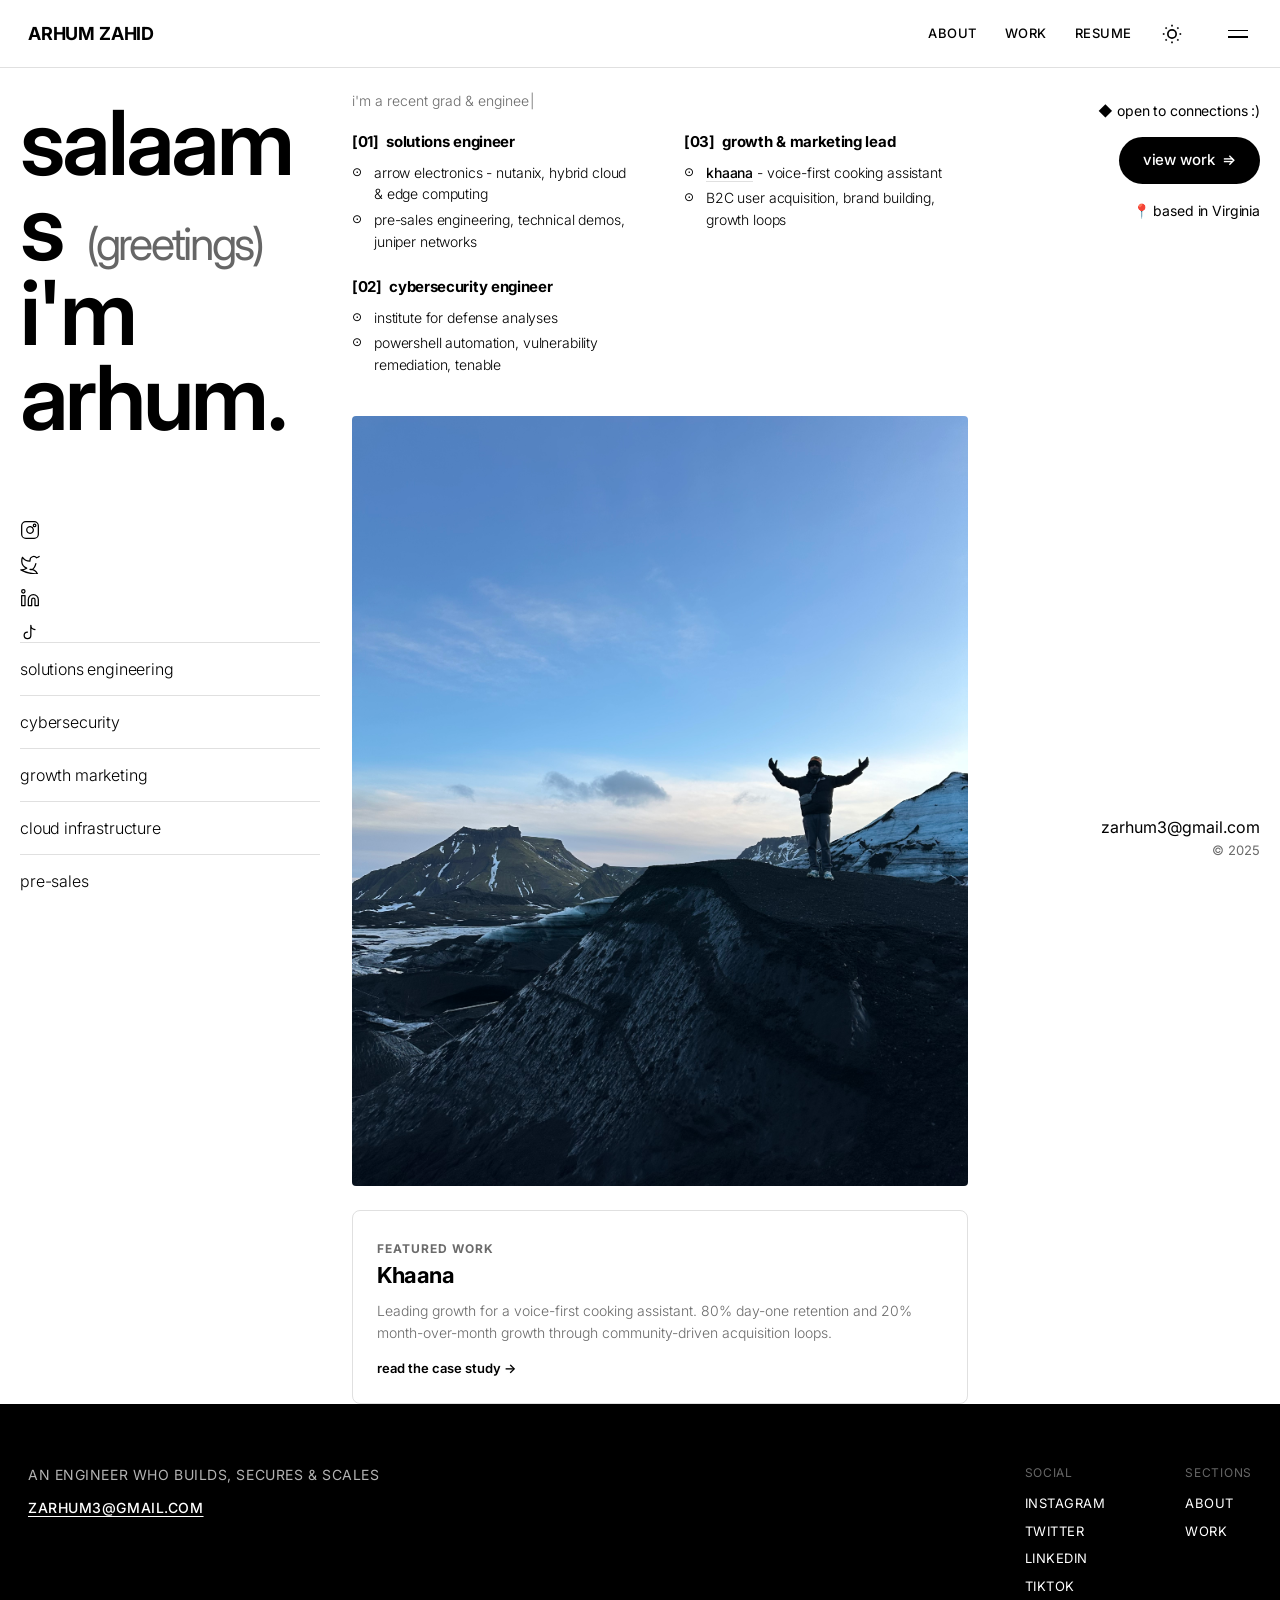
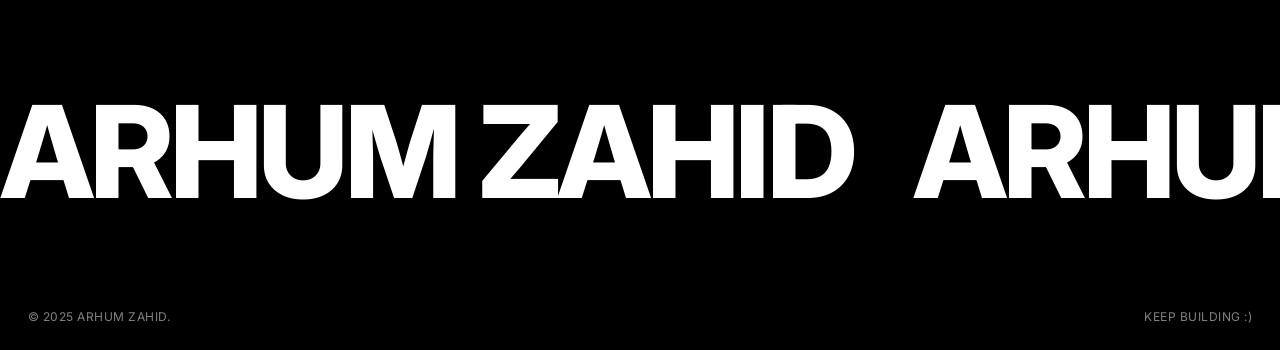
==== index.html @ 8db0a791 "fix: remove redundant footer text and smooth scroll performance - Removed 'CURRENTLY IN: VIRGINIA' f" ====
<!DOCTYPE html>
<html lang="en">
<head>
    <meta charset="UTF-8">
    <meta name="viewport" content="width=device-width, initial-scale=1.0">
    <title>Arhum Zahid</title>
    <meta name="description" content="Solutions engineer. Building, securing & scaling infrastructure. IT, cybersecurity, growth.">
    <meta property="og:title" content="Arhum Zahid">
    <meta property="og:description" content="Solutions engineer. Building, securing & scaling infrastructure. IT, cybersecurity, growth.">
    <meta property="og:image" content="logo.png">
    <meta property="og:type" content="website">
    <meta name="twitter:card" content="summary_large_image">
    <meta name="twitter:title" content="Arhum Zahid">
    <meta name="twitter:description" content="Solutions engineer. Building, securing & scaling infrastructure. IT, cybersecurity, growth.">
    <meta name="twitter:image" content="logo.png">
    <link rel="icon" type="image/png" href="logo.png">
    <link rel="preconnect" href="https://fonts.googleapis.com">
    <link rel="preconnect" href="https://fonts.gstatic.com" crossorigin>
    <link href="https://fonts.googleapis.com/css2?family=Inter:wght@300;400;500;600;700;800;900&display=swap" rel="stylesheet">
    <link rel="stylesheet" href="styles.css">
</head>
<body>

    <a href="#main" class="skip-link">skip to content</a>

    <!-- NAV -->
    <nav>
        <span class="nav-name">ARHUM ZAHID</span>
        <div class="nav-links">
            <a href="about.html">ABOUT</a>
            <a href="work.html">WORK</a>
            <a href="resume.pdf" target="_blank" rel="noopener">RESUME</a>
            <button class="theme-toggle" id="themeToggle" aria-label="Toggle dark mode">
                <svg class="sun-icon" viewBox="0 0 24 24" fill="none" stroke="currentColor" stroke-width="2">
                    <circle cx="12" cy="12" r="5"/><line x1="12" y1="1" x2="12" y2="3"/><line x1="12" y1="21" x2="12" y2="23"/><line x1="4.22" y1="4.22" x2="5.64" y2="5.64"/><line x1="18.36" y1="18.36" x2="19.78" y2="19.78"/><line x1="1" y1="12" x2="3" y2="12"/><line x1="21" y1="12" x2="23" y2="12"/><line x1="4.22" y1="19.78" x2="5.64" y2="18.36"/><line x1="18.36" y1="5.64" x2="19.78" y2="4.22"/>
                </svg>
                <svg class="moon-icon" viewBox="0 0 24 24" fill="currentColor">
                    <path d="M21 12.79A9 9 0 1 1 11.21 3 7 7 0 0 0 21 12.79z"/>
                </svg>
            </button>
            <button class="hamburger" aria-label="Menu">
                <span></span>
                <span></span>
            </button>
        </div>
    </nav>

    <!-- MAIN — 3 column layout -->
    <main id="main">
        <!-- LEFT COLUMN -->
        <div class="left-col">
            <div>
                <div class="intro">
                    <h1 class="greeting">salaams <span class="meaning">(greetings)</span></h1>
                    <h1>i'm arhum.</h1>
                </div>

                <!-- Socials -->
                <div class="socials">
                    <a href="https://www.instagram.com/atoz.mp4/" target="_blank" rel="noopener" aria-label="Instagram">
                        <svg width="20" height="20" viewBox="0 0 24 24" fill="none" stroke="currentColor" stroke-width="1.5" stroke-linecap="round" stroke-linejoin="round"><rect x="2" y="2" width="20" height="20" rx="5" ry="5"/><path d="M16 11.37A4 4 0 1 1 12.63 8 4 4 0 0 1 16 11.37z"/><circle cx="17.5" cy="6.5" r="1.5"/></svg>
                    </a>
                    <a href="https://x.com/arhum_zahid" target="_blank" rel="noopener" aria-label="Twitter">
                        <svg width="20" height="20" viewBox="0 0 24 24" fill="none" stroke="currentColor" stroke-width="1.5" stroke-linecap="round" stroke-linejoin="round"><path d="M23 3a10.9 10.9 0 0 1-3.14 1.53 4.48 4.48 0 0 0-7.86 3v1A10.66 10.66 0 0 1 3 4s-4 9 5 13a11.64 11.64 0 0 1-7 2s9 5 20 5a9.5 9.5 0 0 0-9-5.5c4.75 2.25 7-7 7-7"/></svg>
                    </a>
                    <a href="https://www.linkedin.com/in/arhum-zahid/" target="_blank" rel="noopener" aria-label="LinkedIn">
                        <svg width="20" height="20" viewBox="0 0 24 24" fill="none" stroke="currentColor" stroke-width="1.5" stroke-linecap="round" stroke-linejoin="round"><path d="M16 8a6 6 0 0 1 6 6v7h-4v-7a2 2 0 0 0-2-2 2 2 0 0 0-2 2v7h-4v-7a6 6 0 0 1 6-6z"/><rect x="2" y="9" width="4" height="12"/><circle cx="4" cy="4" r="2"/></svg>
                    </a>
                    <a href="https://www.tiktok.com/@atoz.mp4" target="_blank" rel="noopener" aria-label="TikTok">
                        <svg width="20" height="20" viewBox="0 0 24 24" fill="none" stroke="currentColor" stroke-width="1.5" stroke-linecap="round" stroke-linejoin="round"><path d="M9 12a4 4 0 1 0 4 4V4a5 5 0 0 0 5 5"/></svg>
                    </a>
                </div>
            </div>

            <!-- Skills — bottom of left column -->
            <div class="skills-list">
                <span>solutions engineering</span>
                <span>cybersecurity</span>
                <span>growth marketing</span>
                <span>cloud infrastructure</span>
                <span>pre-sales</span>
            </div>
        </div>

        <!-- CENTER COLUMN -->
        <div class="center-col">
            <p class="tagline"><span id="typewriter"></span><span class="cursor">|</span></p>

            <div class="sections-grid">
                <div class="section-block">
                    <h3>[01] &nbsp;solutions engineer</h3>
                    <ul>
                        <li>arrow electronics - nutanix, hybrid cloud & edge computing</li>
                        <li>pre-sales engineering, technical demos, juniper networks</li>
                    </ul>
                </div>

                <div class="section-block">
                    <h3>[03] &nbsp;growth & marketing lead</h3>
                    <ul>
                        <li><a href="https://www.khaanaai.com" target="_blank" rel="noopener">khaana</a> - voice-first cooking assistant</li>
                        <li>B2C user acquisition, brand building, growth loops</li>
                    </ul>
                </div>

                <div class="section-block">
                    <h3>[02] &nbsp;cybersecurity engineer</h3>
                    <ul>
                        <li>institute for defense analyses</li>
                        <li>powershell automation, vulnerability remediation, tenable</li>
                    </ul>
                </div>

            </div>

            <!-- Photo -->
            <div class="photo-area">
                <img src="profile.jpg" alt="Arhum Zahid" class="profile-photo">
            </div>

            <!-- Featured project spotlight -->
            <a href="projects/khaana.html" class="spotlight">
                <span class="spotlight-label">featured work</span>
                <h3>Khaana</h3>
                <p>Leading growth for a voice-first cooking assistant. 80% day-one retention and 20% month-over-month growth through community-driven acquisition loops.</p>
                <span class="spotlight-cta">read the case study &#8594;</span>
            </a>
        </div>

        <!-- RIGHT COLUMN -->
        <div class="right-col">
            <div class="right-top">
                <span class="status-badge">&#9670; open to connections :)</span>
                <a href="work.html" class="view-work">view work &nbsp;&#8658;</a>
                <span class="location"><span aria-hidden="true">📍</span> based in Virginia</span>
            </div>
            <div class="right-bottom">
                <button class="copy-email" data-email="zarhum3@gmail.com" aria-label="Copy email address">zarhum3@gmail.com<span class="copy-feedback" aria-hidden="true">copied!</span></button>
                <span>&copy; 2025</span>
            </div>
        </div>
    </main>

    <!-- DARK FOOTER -->
    <footer class="dark-footer">
        <div class="footer-top">
            <div class="footer-left">
                <p class="footer-tagline">AN ENGINEER WHO BUILDS, SECURES & SCALES</p>
                <a href="mailto:zarhum3@gmail.com" class="footer-email">ZARHUM3@GMAIL.COM</a>
            </div>
            <div class="footer-right">
                <div class="footer-col">
                    <span class="footer-col-title">SOCIAL</span>
                    <a href="https://www.instagram.com/atoz.mp4/" target="_blank" rel="noopener">INSTAGRAM</a>
                    <a href="https://x.com/arhum_zahid" target="_blank" rel="noopener">TWITTER</a>
                    <a href="https://www.linkedin.com/in/arhum-zahid/" target="_blank" rel="noopener">LINKEDIN</a>
                    <a href="https://www.tiktok.com/@atoz.mp4" target="_blank" rel="noopener">TIKTOK</a>
                </div>
                <div class="footer-col">
                    <span class="footer-col-title">SECTIONS</span>
                    <a href="about.html">ABOUT</a>
                    <a href="work.html">WORK</a>
                </div>
            </div>
        </div>

        <!-- Scrolling marquee -->
        <div class="marquee">
            <div class="marquee-track">
                <span>ARHUM ZAHID</span>
                <span>ARHUM ZAHID</span>
                <span>ARHUM ZAHID</span>
                <span>ARHUM ZAHID</span>
                <span>ARHUM ZAHID</span>
                <span>ARHUM ZAHID</span>
                <span>ARHUM ZAHID</span>
                <span>ARHUM ZAHID</span>
            </div>
        </div>

        <div class="footer-bottom">
            <span>&copy; 2025 ARHUM ZAHID.</span>
            <span>KEEP BUILDING :)</span>
        </div>
    </footer>

    <script src="theme.js"></script>
    <script src="script.js"></script>
    <script src="enhancements.js"></script>
</body>
</html>
---- styles.css ----
/* ===========================
   RESET & VARIABLES
   =========================== */
*, *::before, *::after { margin: 0; padding: 0; box-sizing: border-box; }

:root {
    --font: 'Inter', -apple-system, system-ui, sans-serif;
    --black: #000;
    --white: #fff;
    --gray: #888;
    --light-gray: #e0e0e0;
    --page-pad: 20px;

    /* Light mode colors */
    --bg-primary: #ffffff;
    --bg-secondary: #f9f9f9;
    --text-primary: #000000;
    --text-secondary: #6b6b6b;
    --border-color: #e0e0e0;
    --nav-bg: #ffffff;
}

/* Dark mode */
html.dark-mode {
    --bg-primary: #1a1a1a;
    --bg-secondary: #2a2a2a;
    --text-primary: #ffffff;
    --text-secondary: #b0b0b0;
    --border-color: #3a3a3a;
    --nav-bg: #1a1a1a;
}

html { scroll-behavior: smooth; }

body {
    font-family: var(--font);
    background: var(--bg-primary);
    color: var(--text-primary);
    line-height: 1.5;
    overflow-x: hidden;
    -webkit-font-smoothing: antialiased;
    transition: background-color 0.3s ease, color 0.3s ease;
}

a { color: inherit; text-decoration: none; }

::selection {
    background: var(--black);
    color: var(--white);
}

/* ===========================
   NAV
   =========================== */
nav {
    position: fixed;
    top: 0; left: 0; right: 0;
    display: flex;
    justify-content: space-between;
    align-items: center;
    padding: 20px 28px;
    z-index: 100;
    background: var(--nav-bg);
    border-bottom: 1px solid var(--border-color);
    transition: background-color 0.3s ease, border-color 0.3s ease;
}

.nav-name {
    font-size: 18px;
    font-weight: 700;
    letter-spacing: -0.01em;
}

.nav-links {
    display: flex;
    align-items: center;
    gap: 28px;
}

.nav-links a {
    font-size: 13px;
    font-weight: 500;
    letter-spacing: 0.04em;
    transition: opacity 0.2s;
}

.nav-links a:hover { opacity: 0.5; }

.hamburger {
    background: none;
    border: none;
    cursor: pointer;
    display: flex;
    flex-direction: column;
    gap: 5px;
    padding: 4px;
}

.hamburger span {
    display: block;
    width: 20px;
    height: 1.5px;
    background: var(--text-primary);
    transition: background-color 0.3s ease, transform 0.25s ease;
}

body.menu-open .hamburger span:nth-child(1) {
    transform: translateY(3.25px) rotate(45deg);
}

body.menu-open .hamburger span:nth-child(2) {
    transform: translateY(-3.25px) rotate(-45deg);
}

/* Mobile dropdown menu (toggled by hamburger) */
.mobile-menu {
    position: absolute;
    top: 100%;
    left: 0;
    right: 0;
    display: flex;
    flex-direction: column;
    padding: 8px 28px 20px;
    background: var(--nav-bg);
    border-bottom: 1px solid var(--border-color);
    opacity: 0;
    visibility: hidden;
    transform: translateY(-8px);
    transition: opacity 0.25s ease, transform 0.25s ease, visibility 0.25s;
}

body.menu-open .mobile-menu {
    opacity: 1;
    visibility: visible;
    transform: translateY(0);
}

.mobile-menu a {
    font-size: 15px;
    font-weight: 500;
    letter-spacing: 0.04em;
    padding: 12px 0;
    border-bottom: 1px solid var(--border-color);
}

.mobile-menu a:last-child { border-bottom: none; }

.theme-toggle {
    background: none;
    border: none;
    cursor: pointer;
    display: flex;
    align-items: center;
    justify-content: center;
    width: 24px;
    height: 24px;
    padding: 4px;
    margin-right: 12px;
}

.theme-toggle svg {
    width: 20px;
    height: 20px;
    stroke: var(--text-primary);
    color: var(--text-primary);
    transition: opacity 0.3s ease, transform 0.3s ease;
}

.sun-icon {
    position: absolute;
    opacity: 1;
    transform: rotate(0deg);
}

.moon-icon {
    position: absolute;
    opacity: 0;
    transform: rotate(-180deg);
}

html.dark-mode .sun-icon {
    opacity: 0;
    transform: rotate(180deg);
}

html.dark-mode .moon-icon {
    opacity: 1;
    transform: rotate(0deg);
}

/* ===========================
   MAIN LAYOUT — 3 columns
   =========================== */
main {
    min-height: 100vh;
    padding: 0 var(--page-pad);
    display: flex;
    gap: 32px;
}

/* LEFT COLUMN — sticky */
.left-col {
    width: 300px;
    min-width: 300px;
    height: 100vh;
    position: sticky;
    top: 0;
    display: flex;
    flex-direction: column;
    justify-content: space-between;
    padding: 100px 0 40px;
}

.intro {
    margin-bottom: 80px;
}

.intro h1 {
    font-size: clamp(60px, 7vw, 90px);
    font-weight: 600;
    line-height: 0.95;
    letter-spacing: -0.03em;
    word-break: break-word;
}

.greeting {
    display: inline-block;
}

.greeting .meaning {
    font-size: 0.5em;
    font-weight: 400;
    opacity: 0.6;
    margin-left: 0.15em;
}

/* Socials — vertical icons below intro */
.socials {
    display: flex;
    flex-direction: column;
    gap: 14px;
    margin-top: 60px;
}

.socials a {
    color: var(--text-primary);
    transition: opacity 0.2s;
    display: flex;
    align-items: center;
    width: fit-content;
}

.socials a:hover { opacity: 0.5; }

.socials svg {
    stroke: currentColor;
}

/* Filter section — on work page */
.filter-section {
    margin-top: 60px;
}

.filter-title {
    font-size: 13px;
    font-weight: 600;
    letter-spacing: 0.04em;
    text-transform: uppercase;
    color: var(--text-primary);
    margin-bottom: 16px;
}

.filter-list {
    display: flex;
    flex-direction: column;
    gap: 8px;
}

.filter-btn {
    background: none;
    border: none;
    padding: 8px 0;
    text-align: left;
    font-size: 14px;
    font-weight: 300;
    color: var(--text-secondary);
    cursor: pointer;
    transition: color 0.2s;
    font-family: var(--font);
    letter-spacing: -0.01em;
}

.filter-btn:hover {
    color: var(--text-primary);
}

.filter-btn.active {
    color: var(--text-primary);
    font-weight: 500;
}

/* Skills — bottom of left column */
.skills-list {
    display: flex;
    flex-direction: column;
    gap: 0;
}

.skills-list span {
    font-size: 16px;
    font-weight: 300;
    color: var(--text-primary);
    padding: 14px 0;
    border-top: 1px solid var(--light-gray);
    letter-spacing: -0.01em;
}

/* CENTER COLUMN */
.center-col {
    flex: 1;
    display: flex;
    flex-direction: column;
    padding-top: 80px;
}

.section-title {
    font-size: 32px;
    font-weight: 700;
    letter-spacing: -0.03em;
    margin-bottom: 40px;
}

.story-section {
    margin-bottom: 48px;
}

.story-text {
    font-size: 15px;
    font-weight: 300;
    color: var(--text-primary);
    line-height: 1.65;
    margin-bottom: 16px;
    letter-spacing: -0.01em;
}

.milestone-heading {
    font-size: 18px;
    font-weight: 600;
    letter-spacing: -0.02em;
    margin-bottom: 16px;
    margin-top: 32px;
}

.timeline {
    display: flex;
    flex-direction: column;
    gap: 24px;
}

.timeline-entry {
    display: flex;
    gap: 32px;
    padding-bottom: 24px;
    border-bottom: 1px solid var(--light-gray);
}

.timeline-entry:last-child {
    border-bottom: none;
}

.timeline-date {
    font-size: 13px;
    font-weight: 500;
    color: var(--text-secondary);
    min-width: 140px;
    letter-spacing: -0.01em;
}

.timeline-event {
    font-size: 15px;
    font-weight: 300;
    color: var(--text-primary);
    line-height: 1.55;
    letter-spacing: -0.01em;
}

/* Clickable timeline entries */
a.timeline-entry {
    cursor: pointer;
    transition: opacity 0.2s ease, color 0.2s ease;
}

a.timeline-entry:hover {
    opacity: 0.7;
}

a.timeline-entry:hover .timeline-event {
    text-decoration: underline;
    font-weight: 400;
}

.timeline-section {
    margin-top: 60px;
}

.timeline-markers {
    margin-top: 40px;
    display: flex;
    flex-direction: column;
    gap: 16px;
}

.timeline-item {
    display: flex;
    gap: 12px;
    align-items: flex-start;
}

.timeline-year {
    font-size: 13px;
    font-weight: 600;
    color: var(--text-secondary);
    min-width: 50px;
}

.timeline-label {
    font-size: 13px;
    font-weight: 400;
    color: var(--text-primary);
    letter-spacing: -0.01em;
}

.tagline {
    font-size: 14px;
    font-weight: 300;
    color: var(--text-secondary);
    margin-bottom: 20px;
    padding-top: 10px;
}

.sections-grid {
    display: grid;
    grid-template-columns: 1fr 1fr;
    gap: 24px 48px;
}

.section-block h3 {
    font-size: 15px;
    font-weight: 700;
    margin-bottom: 8px;
    letter-spacing: -0.02em;
}

.section-block ul {
    list-style: none;
    display: flex;
    flex-direction: column;
    gap: 4px;
}

.section-block li {
    font-size: 14px;
    font-weight: 300;
    color: var(--text-primary);
    line-height: 1.55;
    padding-left: 22px;
    position: relative;
    letter-spacing: -0.01em;
}

.section-block li::before {
    content: '\2299';
    position: absolute;
    left: 0;
    font-size: 12px;
    top: 1px;
}

.section-block li a {
    font-weight: 500;
    color: var(--text-primary);
    border-bottom: 1px solid var(--light-gray);
    transition: border-color 0.2s;
}

.section-block li a:hover {
    border-color: var(--text-primary);
}

/* Photo — in center column */
.photo-area {
    margin-top: 40px;
}

.photo-placeholder {
    width: 100%;
    aspect-ratio: 4 / 5;
    background: #f5f5f5;
    display: flex;
    align-items: center;
    justify-content: center;
    font-size: 14px;
    color: var(--text-secondary);
    font-weight: 400;
}

.profile-photo {
    width: 100%;
    height: auto;
    aspect-ratio: 4 / 5;
    object-fit: cover;
    display: block;
    border-radius: 4px;
}

/* RIGHT COLUMN — sticky */
.right-col {
    width: 260px;
    min-width: 180px;
    height: 100vh;
    position: sticky;
    top: 0;
    display: flex;
    flex-direction: column;
    align-items: flex-end;
    justify-content: space-between;
    padding: 100px 0 40px;
}

.right-top {
    display: flex;
    flex-direction: column;
    align-items: flex-end;
    gap: 16px;
}

.status-badge {
    font-size: 14px;
    font-weight: 400;
    letter-spacing: -0.01em;
}

.view-work {
    display: inline-block;
    padding: 12px 24px;
    background: var(--black);
    color: var(--white);
    font-size: 15px;
    font-weight: 500;
    border-radius: 999px;
    transition: opacity 0.2s, transform 0.2s;
    letter-spacing: -0.01em;
}

.view-work:hover {
    opacity: 0.85;
    transform: scale(1.03);
}

.location {
    font-size: 14px;
    color: var(--text-primary);
    font-weight: 400;
    letter-spacing: -0.01em;
}

.right-bottom {
    display: flex;
    flex-direction: column;
    align-items: flex-end;
    gap: 4px;
}

.right-bottom a {
    font-size: 13px;
    font-weight: 400;
    color: var(--text-primary);
    transition: opacity 0.2s;
}

.right-bottom a:hover { opacity: 0.5; }

.right-bottom span {
    font-size: 13px;
    color: var(--text-secondary);
}

/* ===========================
   WORK SECTION — full width below
   =========================== */
.work-section {
    padding: 100px var(--page-pad);
    border-top: 1px solid var(--light-gray);
}

.work-heading {
    font-size: clamp(40px, 5vw, 60px);
    font-weight: 800;
    letter-spacing: -0.04em;
    margin-bottom: 60px;
}

.work-grid {
    display: grid;
    grid-template-columns: repeat(2, 1fr);
    gap: 20px;
}

.work-card {
    padding: 32px;
    border: 1px solid var(--border-color);
    transition: all 0.3s ease;
    display: flex;
    flex-direction: column;
    gap: 10px;
    background: var(--bg-primary);
}

.work-card:hover {
    border-color: var(--text-primary);
    transform: translateY(-3px);
    box-shadow: 0 12px 32px rgba(0,0,0,0.1);
}

.card-header {
    display: flex;
    align-items: center;
    justify-content: space-between;
    margin-bottom: 8px;
}

.project-logo {
    width: 40px;
    height: 40px;
    display: flex;
    align-items: center;
    justify-content: center;
    background: var(--bg-secondary);
    border-radius: 6px;
}

.project-logo svg {
    width: 28px;
    height: 28px;
}

.work-num {
    font-size: 12px;
    font-weight: 600;
    color: var(--text-secondary);
}

.work-card h3 {
    font-size: 18px;
    font-weight: 700;
    letter-spacing: -0.02em;
}

.work-card p {
    font-size: 14px;
    font-weight: 300;
    color: var(--text-secondary);
    line-height: 1.6;
}

.work-tag {
    font-size: 11px;
    font-weight: 500;
    letter-spacing: 0.05em;
    text-transform: uppercase;
    color: var(--text-secondary);
    margin-top: auto;
    padding-top: 10px;
}

/* ===========================
   CERTIFICATIONS
   =========================== */
.certifications-section {
    margin-top: 80px;
    padding-top: 60px;
    border-top: 1px solid var(--light-gray);
}

.certifications-grid {
    display: grid;
    grid-template-columns: repeat(auto-fit, minmax(140px, 1fr));
    gap: 24px;
    margin-top: 40px;
}

.cert-badge {
    display: flex;
    flex-direction: column;
    align-items: center;
    gap: 16px;
    padding: 24px;
    border: 1px solid var(--border-color);
    border-radius: 8px;
    text-align: center;
    transition: all 0.3s ease;
    text-decoration: none;
    color: inherit;
    background: var(--bg-primary);
}

.cert-badge:hover {
    border-color: var(--text-primary);
    transform: translateY(-4px);
    box-shadow: 0 8px 24px rgba(0,0,0,0.15);
}

.cert-icon {
    width: 80px;
    height: 80px;
    display: flex;
    align-items: center;
    justify-content: center;
    overflow: hidden;
}

.cert-icon img {
    width: 100%;
    height: 100%;
    object-fit: contain;
}

.cert-badge h4 {
    font-size: 13px;
    font-weight: 600;
    letter-spacing: -0.01em;
    line-height: 1.4;
}

.cert-code {
    font-size: 11px;
    font-weight: 500;
    letter-spacing: 0.04em;
    text-transform: uppercase;
    color: var(--text-secondary);
    margin: 0;
}

/* ===========================
   PROJECT META — on project pages
   =========================== */
.project-meta {
    margin-top: 60px;
    display: flex;
    flex-direction: column;
    gap: 24px;
}

.meta-item {
    display: flex;
    flex-direction: column;
    gap: 4px;
}

.meta-label {
    font-size: 11px;
    font-weight: 600;
    letter-spacing: 0.04em;
    text-transform: uppercase;
    color: var(--text-secondary);
}

.meta-value {
    font-size: 14px;
    font-weight: 400;
    color: var(--text-primary);
    letter-spacing: -0.01em;
}

/* ===========================
   PROJECT CONTENT
   =========================== */
.project-content {
    padding-top: 60px;
}

.project-section {
    margin-bottom: 60px;
}

.subsection {
    margin-top: 32px;
    padding-left: 20px;
    border-left: 2px solid var(--light-gray);
}

.subsection-title {
    font-size: 15px;
    font-weight: 600;
    letter-spacing: -0.02em;
    margin-bottom: 12px;
}

/* Project CTAs */
.project-cta {
    display: flex;
    flex-direction: column;
    gap: 16px;
    margin-top: 60px;
    padding-top: 40px;
    border-top: 1px solid var(--light-gray);
}

.cta-primary,
.cta-secondary {
    display: inline-block;
    padding: 12px 24px;
    font-size: 14px;
    font-weight: 500;
    letter-spacing: -0.01em;
    transition: opacity 0.2s, transform 0.2s;
    width: fit-content;
}

.cta-primary {
    background: var(--black);
    color: var(--white);
    border-radius: 999px;
}

.cta-primary:hover {
    opacity: 0.85;
    transform: scale(1.03);
}

.cta-secondary {
    color: var(--text-primary);
    border-bottom: 1px solid var(--light-gray);
}

.cta-secondary:hover {
    border-color: var(--text-primary);
}

/* ===========================
   TYPEWRITER
   =========================== */
.cursor {
    display: inline-block;
    animation: blink 0.8s step-end infinite;
    font-weight: 300;
    color: var(--text-secondary);
    margin-left: 1px;
}

@keyframes blink {
    50% { opacity: 0; }
}

/* ===========================
   DARK FOOTER
   =========================== */
.dark-footer {
    background: var(--black);
    color: var(--white);
    padding: 60px 28px 24px;
}

.footer-top {
    display: flex;
    justify-content: space-between;
    align-items: flex-start;
    margin-bottom: 60px;
}

.footer-left {
    display: flex;
    flex-direction: column;
    gap: 12px;
}

.footer-tagline {
    font-size: 14px;
    font-weight: 400;
    letter-spacing: 0.04em;
    color: rgba(255,255,255,0.7);
}

.footer-email {
    font-size: 14px;
    font-weight: 500;
    letter-spacing: 0.04em;
    color: var(--white);
    text-decoration: underline;
    text-underline-offset: 3px;
    transition: opacity 0.2s;
}

.footer-email:hover { opacity: 0.6; }

.footer-right {
    display: flex;
    gap: 80px;
}

.footer-col {
    display: flex;
    flex-direction: column;
    gap: 8px;
}

.footer-col-title {
    font-size: 12px;
    font-weight: 400;
    letter-spacing: 0.06em;
    color: rgba(255,255,255,0.4);
    margin-bottom: 4px;
}

.footer-col a {
    font-size: 13px;
    font-weight: 400;
    letter-spacing: 0.04em;
    color: var(--white);
    transition: opacity 0.2s;
}

.footer-col a:hover { opacity: 0.5; }

/* Marquee */
.marquee {
    overflow: hidden;
    white-space: nowrap;
    margin: 40px -28px;
}

.marquee-track {
    display: inline-flex;
    animation: scroll-left 20s linear infinite;
}

.marquee-track span {
    font-size: clamp(80px, 10vw, 140px);
    font-weight: 800;
    letter-spacing: -0.03em;
    color: var(--white);
    padding-right: 60px;
    flex-shrink: 0;
}

@keyframes scroll-left {
    0% { transform: translateX(0); }
    100% { transform: translateX(-50%); }
}

.footer-bottom {
    display: flex;
    justify-content: space-between;
    align-items: center;
    padding-top: 20px;
    font-size: 12px;
    font-weight: 400;
    letter-spacing: 0.04em;
    color: rgba(255,255,255,0.5);
}

/* ===========================
   SCROLL ANIMATIONS
   =========================== */

/* Default states — hidden until scroll triggers */
.section-block,
.work-card,
.project-section,
.story-section,
.meta-item,
.timeline-entry {
    opacity: 0;
    transform: translateY(24px);
    transition: opacity 0.7s cubic-bezier(0.4, 0, 0.2, 1),
                transform 0.7s cubic-bezier(0.4, 0, 0.2, 1);
}

/* Visible state — triggered by scroll */
.section-block.visible,
.work-card.visible,
.project-section.visible,
.story-section.visible,
.meta-item.visible,
.timeline-entry.visible {
    opacity: 1;
    transform: translateY(0);
}

/* Staggered animations for section blocks */
.section-block:nth-child(1) { transition-delay: 0s; }
.section-block:nth-child(2) { transition-delay: 0.12s; }
.section-block:nth-child(3) { transition-delay: 0.24s; }
.section-block:nth-child(4) { transition-delay: 0.36s; }

/* Staggered animations for work cards */
.work-card:nth-child(1) { transition-delay: 0s; }
.work-card:nth-child(2) { transition-delay: 0.1s; }
.work-card:nth-child(3) { transition-delay: 0.2s; }
.work-card:nth-child(4) { transition-delay: 0.3s; }

/* Staggered animations for story sections */
.story-section:nth-child(1) { transition-delay: 0s; }
.story-section:nth-child(2) { transition-delay: 0.1s; }
.story-section:nth-child(3) { transition-delay: 0.2s; }
.story-section:nth-child(4) { transition-delay: 0.3s; }
.story-section:nth-child(5) { transition-delay: 0.4s; }

/* Staggered animations for project meta items */
.meta-item:nth-child(1) { transition-delay: 0s; }
.meta-item:nth-child(2) { transition-delay: 0.08s; }
.meta-item:nth-child(3) { transition-delay: 0.16s; }
.meta-item:nth-child(4) { transition-delay: 0.24s; }

/* Staggered animations for timeline entries */
.timeline-entry:nth-child(1) { transition-delay: 0s; }
.timeline-entry:nth-child(2) { transition-delay: 0.1s; }
.timeline-entry:nth-child(3) { transition-delay: 0.2s; }
.timeline-entry:nth-child(4) { transition-delay: 0.3s; }
.timeline-entry:nth-child(5) { transition-delay: 0.4s; }

/* Heading animations */
h1, h2, h3 {
    opacity: 0;
    transform: translateY(20px);
    transition: opacity 0.6s ease, transform 0.6s ease;
}

h1.visible, h2.visible, h3.visible {
    opacity: 1;
    transform: translateY(0);
}

/* Scroll progress indicator */
.scroll-indicator {
    position: fixed;
    top: 0;
    left: 0;
    height: 2px;
    background: var(--black);
    transition: width 0.1s ease;
    z-index: 101;
}

/* ===========================
   RESPONSIVE
   =========================== */
@media (max-width: 1024px) {
    main {
        flex-direction: column;
        gap: 40px;
    }

    .left-col {
        width: 100%;
        min-width: unset;
        height: auto;
        position: static;
        padding: 100px 0 0;
    }

    .center-col {
        padding-top: 0;
    }

    .right-col {
        width: 100%;
        min-width: unset;
        height: auto;
        position: static;
        flex-direction: row;
        flex-wrap: wrap;
        align-items: center;
        justify-content: flex-start;
        gap: 16px;
        padding: 0 0 40px;
    }

    .right-top {
        flex-direction: row;
        align-items: center;
        gap: 16px;
    }

    .right-bottom {
        flex-direction: row;
        gap: 16px;
    }

    .socials {
        flex-direction: row;
        gap: 16px;
    }

    .sections-grid { grid-template-columns: 1fr; }
}

@media (max-width: 640px) {
    :root { --page-pad: 16px; }
    nav { padding: 16px var(--page-pad); }
    .nav-links a:not(:last-of-type) { display: none; }
    .intro h1 { font-size: 52px; }
    .work-grid { grid-template-columns: 1fr; }
    .work-card { padding: 24px; }
    .skills-list span { font-size: 14px; }
    .marquee { margin: 40px -16px; overflow-x: hidden; }
    .dark-footer { padding: 40px 16px 20px; }
    .footer-top { flex-direction: column; gap: 40px; }
    .footer-right { gap: 40px; }
}

/* ===========================
   ACCESSIBILITY
   =========================== */

/* Skip to content link */
.skip-link {
    position: absolute;
    top: -48px;
    left: 16px;
    z-index: 200;
    background: var(--text-primary);
    color: var(--bg-primary);
    padding: 10px 18px;
    font-size: 14px;
    font-weight: 600;
    border-radius: 4px;
    transition: top 0.2s ease;
}

.skip-link:focus {
    top: 12px;
}

/* Visible keyboard focus */
a:focus-visible,
button:focus-visible {
    outline: 2px solid var(--text-primary);
    outline-offset: 3px;
    border-radius: 2px;
}

/* Reduced motion support */
@media (prefers-reduced-motion: reduce) {
    *, *::before, *::after {
        animation-duration: 0.01ms !important;
        animation-iteration-count: 1 !important;
        transition-duration: 0.01ms !important;
        scroll-behavior: auto !important;
    }
    .marquee-track { animation: none !important; }
}

/* ===========================
   SCROLL PROGRESS BAR
   =========================== */
.scroll-progress {
    position: fixed;
    top: 0;
    left: 0;
    height: 3px;
    width: 0%;
    background: var(--text-primary);
    z-index: 150;
    transition: width 0.1s linear;
}

/* ===========================
   TIMELINE HOVER TEASERS
   =========================== */
a.timeline-entry {
    position: relative;
}

a.timeline-entry::after {
    content: attr(data-teaser);
    position: absolute;
    left: 172px;
    bottom: -6px;
    font-size: 13px;
    color: var(--text-secondary);
    opacity: 0;
    transform: translateY(-4px);
    transition: opacity 0.25s ease, transform 0.25s ease;
    pointer-events: none;
}

a.timeline-entry:hover::after {
    opacity: 1;
    transform: translateY(0);
}

a.timeline-entry .timeline-event::after {
    content: ' \2192';
    opacity: 0;
    transition: opacity 0.2s ease;
}

a.timeline-entry:hover .timeline-event::after {
    opacity: 1;
}

/* ===========================
   COPY EMAIL BUTTON
   =========================== */
.copy-email {
    background: none;
    border: none;
    font-family: inherit;
    font-size: inherit;
    font-weight: inherit;
    color: inherit;
    cursor: pointer;
    padding: 0;
    position: relative;
    letter-spacing: inherit;
}

.copy-email:hover {
    opacity: 0.7;
}

.copy-email .copy-feedback {
    position: absolute;
    top: -28px;
    left: 50%;
    transform: translateX(-50%) translateY(4px);
    background: var(--text-primary);
    color: var(--bg-primary);
    font-size: 12px;
    font-weight: 600;
    padding: 4px 10px;
    border-radius: 4px;
    opacity: 0;
    pointer-events: none;
    transition: opacity 0.2s ease, transform 0.2s ease;
    white-space: nowrap;
}

.copy-email.copied .copy-feedback {
    opacity: 1;
    transform: translateX(-50%) translateY(0);
}

/* ===========================
   WORK CARD & CERT TILT
   =========================== */
.work-card,
.cert-badge {
    transform-style: preserve-3d;
    will-change: transform;
}

/* ===========================
   PAGE TRANSITION FADE
   =========================== */
body {
    animation: pageFadeIn 0.35s ease;
}

body.page-exit {
    opacity: 0;
    transition: opacity 0.25s ease;
}

@keyframes pageFadeIn {
    from { opacity: 0; }
    to { opacity: 1; }
}

/* ===========================
   CURRENTLY WIDGET (home)
   =========================== */
.currently {
    margin-top: 48px;
    padding: 20px 24px;
    border: 1px solid var(--border-color);
    border-radius: 8px;
    background: var(--bg-secondary);
}

.currently-title {
    font-size: 12px;
    font-weight: 700;
    letter-spacing: 0.08em;
    text-transform: uppercase;
    color: var(--text-secondary);
    display: flex;
    align-items: center;
    gap: 8px;
    margin-bottom: 12px;
}

.currently-title .pulse-dot {
    width: 8px;
    height: 8px;
    border-radius: 50%;
    background: #22c55e;
    animation: pulseDot 2s ease infinite;
}

@keyframes pulseDot {
    0%, 100% { box-shadow: 0 0 0 0 rgba(34, 197, 94, 0.5); }
    50% { box-shadow: 0 0 0 6px rgba(34, 197, 94, 0); }
}

.currently-list {
    list-style: none;
    display: flex;
    flex-direction: column;
    gap: 8px;
}

.currently-list li {
    font-size: 14px;
    font-weight: 300;
    color: var(--text-primary);
    letter-spacing: -0.01em;
}

.currently-list li strong {
    font-weight: 600;
}

/* ===========================
   FEATURED PROJECT SPOTLIGHT (home)
   =========================== */
.spotlight {
    display: block;
    margin-top: 24px;
    padding: 24px;
    border: 1px solid var(--border-color);
    border-radius: 8px;
    transition: border-color 0.25s ease, transform 0.25s ease, box-shadow 0.25s ease;
}

.spotlight:hover {
    border-color: var(--text-primary);
    transform: translateY(-3px);
    box-shadow: 0 12px 32px rgba(0, 0, 0, 0.08);
}

.spotlight-label {
    font-size: 12px;
    font-weight: 700;
    letter-spacing: 0.08em;
    text-transform: uppercase;
    color: var(--text-secondary);
    margin-bottom: 8px;
}

.spotlight h3 {
    font-size: 22px;
    font-weight: 700;
    letter-spacing: -0.02em;
    margin-bottom: 8px;
}

.spotlight p {
    font-size: 14px;
    font-weight: 300;
    color: var(--text-secondary);
    line-height: 1.55;
    margin-bottom: 12px;
}

.spotlight .spotlight-cta {
    font-size: 13px;
    font-weight: 600;
}

/* ===========================
   TECH STACK CHIPS (case studies)
   =========================== */
.stack-chips {
    display: flex;
    flex-wrap: wrap;
    gap: 8px;
    margin: 24px 0 8px;
}

.stack-chips span {
    font-size: 12px;
    font-weight: 500;
    letter-spacing: 0.02em;
    padding: 6px 14px;
    border: 1px solid var(--border-color);
    border-radius: 999px;
    color: var(--text-primary);
    background: var(--bg-secondary);
}

/* ===========================
   ACHIEVEMENT LISTS (case studies)
   =========================== */
.achievement-list {
    list-style: none;
    display: flex;
    flex-direction: column;
    gap: 12px;
    margin: 8px 0 16px;
}

.achievement-list li {
    font-size: 15px;
    font-weight: 300;
    color: var(--text-primary);
    line-height: 1.55;
    letter-spacing: -0.01em;
    padding-left: 20px;
    position: relative;
}

.achievement-list li::before {
    content: '\2192';
    position: absolute;
    left: 0;
    color: var(--text-secondary);
}

/* ===========================
   VISUALS PLACEHOLDER (case studies)
   =========================== */
.project-visual {
    margin: 32px 0;
    border: 1px dashed var(--border-color);
    border-radius: 8px;
    padding: 48px 24px;
    text-align: center;
    color: var(--text-secondary);
    font-size: 14px;
    background: var(--bg-secondary);
}

/* ===========================
   404 PAGE
   =========================== */
.notfound {
    min-height: 70vh;
    display: flex;
    flex-direction: column;
    align-items: center;
    justify-content: center;
    text-align: center;
    padding: var(--page-pad);
}

.notfound h1 {
    font-size: clamp(80px, 14vw, 160px);
    font-weight: 800;
    letter-spacing: -0.04em;
    line-height: 1;
    opacity: 1 !important;
    transform: none !important;
}

.notfound p {
    font-size: 18px;
    font-weight: 300;
    color: var(--text-secondary);
    margin: 16px 0 32px;
}

.notfound a {
    font-size: 15px;
    font-weight: 600;
    border-bottom: 2px solid var(--text-primary);
    padding-bottom: 2px;
}
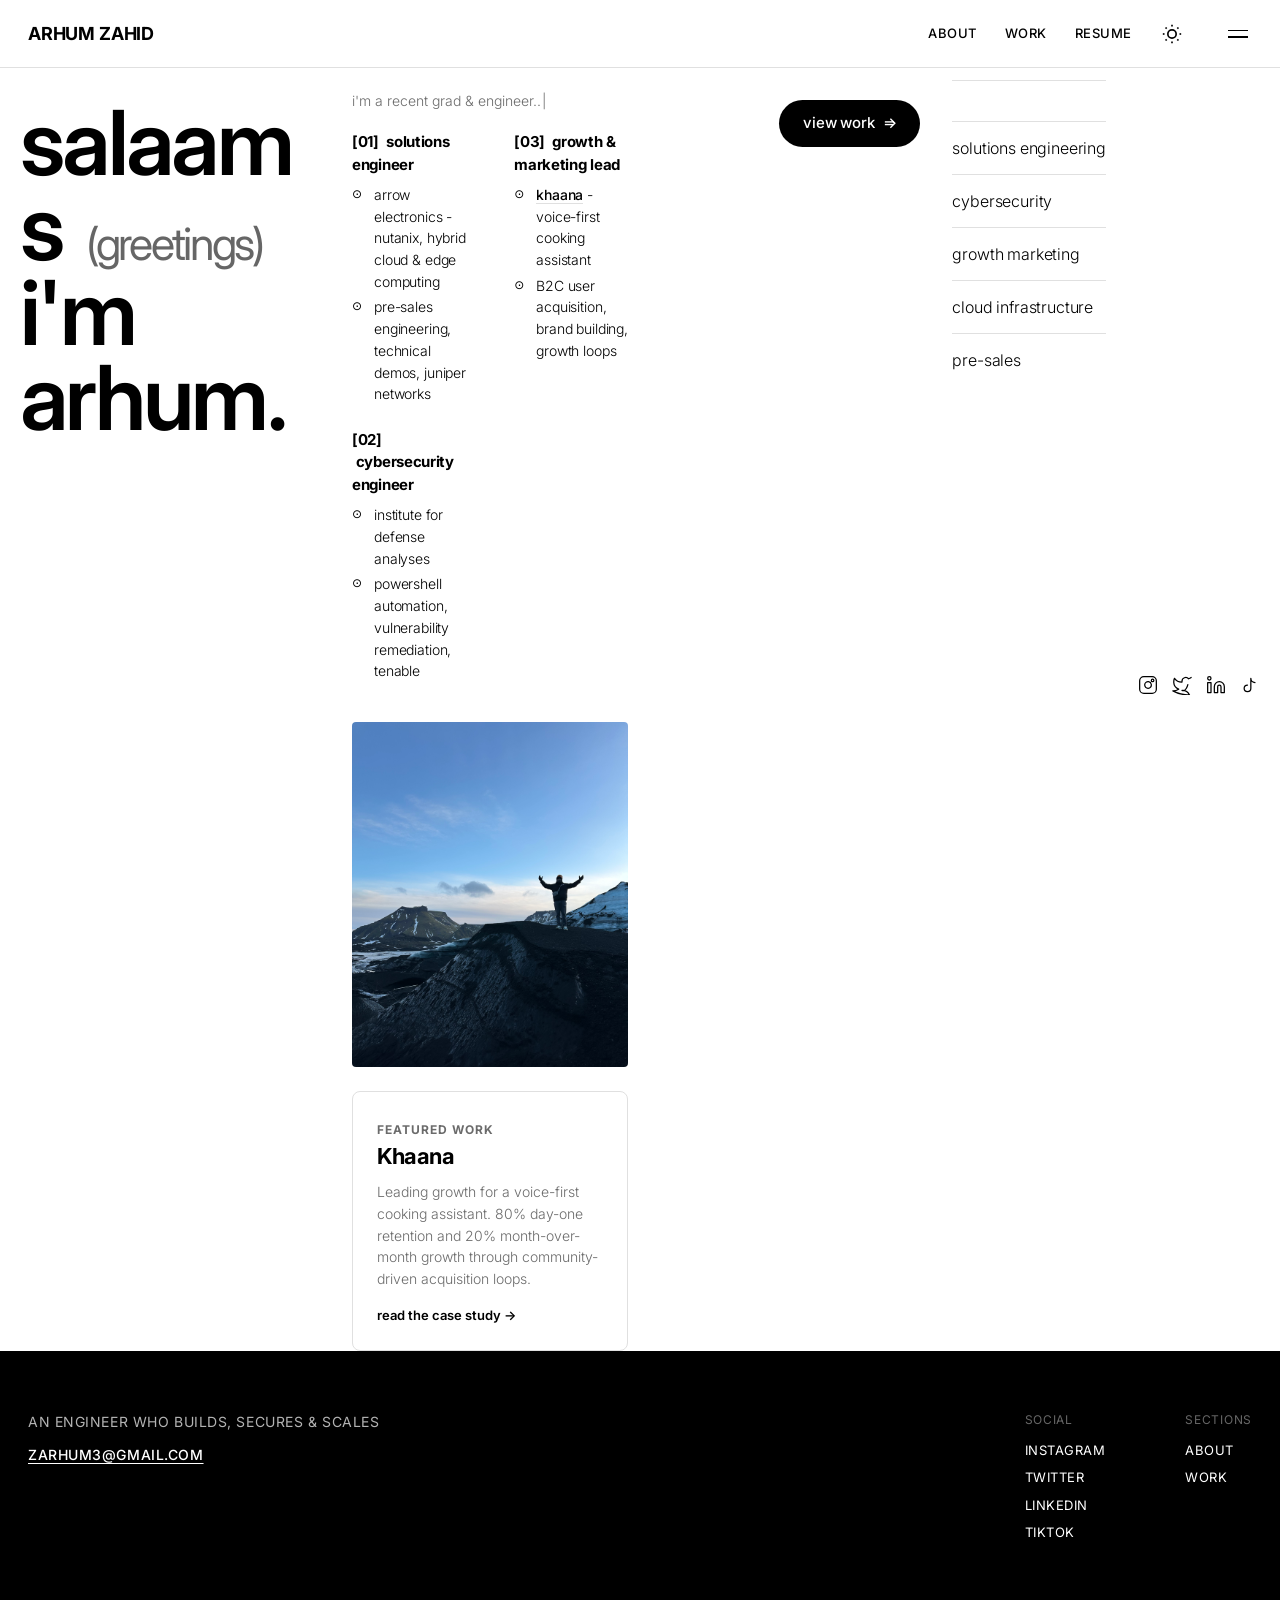
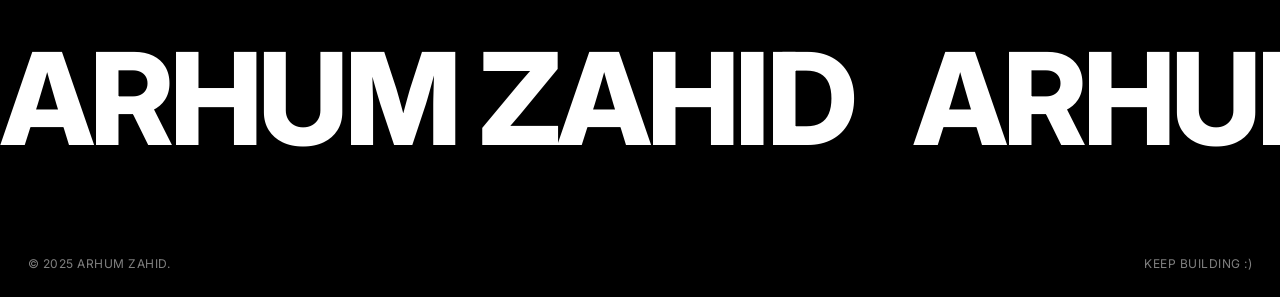
==== commit 34f7ff5f: "refactor: universal layout - move skills/socials to bottom across all pages - Moved skills lists fro" ====
--- a/index.html
+++ b/index.html
@@ -54,31 +54,6 @@
                     <h1 class="greeting">salaams <span class="meaning">(greetings)</span></h1>
                     <h1>i'm arhum.</h1>
                 </div>
-
-                <!-- Socials -->
-                <div class="socials">
-                    <a href="https://www.instagram.com/atoz.mp4/" target="_blank" rel="noopener" aria-label="Instagram">
-                        <svg width="20" height="20" viewBox="0 0 24 24" fill="none" stroke="currentColor" stroke-width="1.5" stroke-linecap="round" stroke-linejoin="round"><rect x="2" y="2" width="20" height="20" rx="5" ry="5"/><path d="M16 11.37A4 4 0 1 1 12.63 8 4 4 0 0 1 16 11.37z"/><circle cx="17.5" cy="6.5" r="1.5"/></svg>
-                    </a>
-                    <a href="https://x.com/arhum_zahid" target="_blank" rel="noopener" aria-label="Twitter">
-                        <svg width="20" height="20" viewBox="0 0 24 24" fill="none" stroke="currentColor" stroke-width="1.5" stroke-linecap="round" stroke-linejoin="round"><path d="M23 3a10.9 10.9 0 0 1-3.14 1.53 4.48 4.48 0 0 0-7.86 3v1A10.66 10.66 0 0 1 3 4s-4 9 5 13a11.64 11.64 0 0 1-7 2s9 5 20 5a9.5 9.5 0 0 0-9-5.5c4.75 2.25 7-7 7-7"/></svg>
-                    </a>
-                    <a href="https://www.linkedin.com/in/arhum-zahid/" target="_blank" rel="noopener" aria-label="LinkedIn">
-                        <svg width="20" height="20" viewBox="0 0 24 24" fill="none" stroke="currentColor" stroke-width="1.5" stroke-linecap="round" stroke-linejoin="round"><path d="M16 8a6 6 0 0 1 6 6v7h-4v-7a2 2 0 0 0-2-2 2 2 0 0 0-2 2v7h-4v-7a6 6 0 0 1 6-6z"/><rect x="2" y="9" width="4" height="12"/><circle cx="4" cy="4" r="2"/></svg>
-                    </a>
-                    <a href="https://www.tiktok.com/@atoz.mp4" target="_blank" rel="noopener" aria-label="TikTok">
-                        <svg width="20" height="20" viewBox="0 0 24 24" fill="none" stroke="currentColor" stroke-width="1.5" stroke-linecap="round" stroke-linejoin="round"><path d="M9 12a4 4 0 1 0 4 4V4a5 5 0 0 0 5 5"/></svg>
-                    </a>
-                </div>
-            </div>
-
-            <!-- Skills — bottom of left column -->
-            <div class="skills-list">
-                <span>solutions engineering</span>
-                <span>cybersecurity</span>
-                <span>growth marketing</span>
-                <span>cloud infrastructure</span>
-                <span>pre-sales</span>
             </div>
         </div>
 
@@ -130,14 +105,35 @@
         <!-- RIGHT COLUMN -->
         <div class="right-col">
             <div class="right-top">
-                <span class="status-badge">&#9670; open to connections :)</span>
                 <a href="work.html" class="view-work">view work &nbsp;&#8658;</a>
-                <span class="location"><span aria-hidden="true">📍</span> based in Virginia</span>
             </div>
             <div class="right-bottom">
-                <button class="copy-email" data-email="zarhum3@gmail.com" aria-label="Copy email address">zarhum3@gmail.com<span class="copy-feedback" aria-hidden="true">copied!</span></button>
-                <span>&copy; 2025</span>
             </div>
+        </div>
+
+        <!-- SKILLS & SOCIALS — bottom of page -->
+        <div class="skills-list-bottom">
+            <span>solutions engineering</span>
+            <span>cybersecurity</span>
+            <span>growth marketing</span>
+            <span>cloud infrastructure</span>
+            <span>pre-sales</span>
+        </div>
+
+        <!-- Socials at bottom -->
+        <div class="socials-bottom">
+            <a href="https://www.instagram.com/atoz.mp4/" target="_blank" rel="noopener" aria-label="Instagram">
+                <svg width="20" height="20" viewBox="0 0 24 24" fill="none" stroke="currentColor" stroke-width="1.5" stroke-linecap="round" stroke-linejoin="round"><rect x="2" y="2" width="20" height="20" rx="5" ry="5"/><path d="M16 11.37A4 4 0 1 1 12.63 8 4 4 0 0 1 16 11.37z"/><circle cx="17.5" cy="6.5" r="1.5"/></svg>
+            </a>
+            <a href="https://x.com/arhum_zahid" target="_blank" rel="noopener" aria-label="Twitter">
+                <svg width="20" height="20" viewBox="0 0 24 24" fill="none" stroke="currentColor" stroke-width="1.5" stroke-linecap="round" stroke-linejoin="round"><path d="M23 3a10.9 10.9 0 0 1-3.14 1.53 4.48 4.48 0 0 0-7.86 3v1A10.66 10.66 0 0 1 3 4s-4 9 5 13a11.64 11.64 0 0 1-7 2s9 5 20 5a9.5 9.5 0 0 0-9-5.5c4.75 2.25 7-7 7-7"/></svg>
+            </a>
+            <a href="https://www.linkedin.com/in/arhum-zahid/" target="_blank" rel="noopener" aria-label="LinkedIn">
+                <svg width="20" height="20" viewBox="0 0 24 24" fill="none" stroke="currentColor" stroke-width="1.5" stroke-linecap="round" stroke-linejoin="round"><path d="M16 8a6 6 0 0 1 6 6v7h-4v-7a2 2 0 0 0-2-2 2 2 0 0 0-2 2v7h-4v-7a6 6 0 0 1 6-6z"/><rect x="2" y="9" width="4" height="12"/><circle cx="4" cy="4" r="2"/></svg>
+            </a>
+            <a href="https://www.tiktok.com/@atoz.mp4" target="_blank" rel="noopener" aria-label="TikTok">
+                <svg width="20" height="20" viewBox="0 0 24 24" fill="none" stroke="currentColor" stroke-width="1.5" stroke-linecap="round" stroke-linejoin="round"><path d="M9 12a4 4 0 1 0 4 4V4a5 5 0 0 0 5 5"/></svg>
+            </a>
         </div>
     </main>
 
--- a/styles.css
+++ b/styles.css
@@ -313,6 +313,46 @@
     padding: 14px 0;
     border-top: 1px solid var(--light-gray);
     letter-spacing: -0.01em;
+}
+
+.skills-list-bottom {
+    display: flex;
+    flex-direction: column;
+    gap: 0;
+    border-top: 1px solid var(--light-gray);
+    padding-top: 40px;
+    margin-top: 80px;
+    grid-column: 1 / -1;
+}
+
+.skills-list-bottom span {
+    font-size: 16px;
+    font-weight: 300;
+    color: var(--text-primary);
+    padding: 14px 0;
+    border-top: 1px solid var(--light-gray);
+    letter-spacing: -0.01em;
+}
+
+.socials-bottom {
+    display: flex;
+    gap: 14px;
+    margin-top: 20px;
+    grid-column: 1 / -1;
+}
+
+.socials-bottom a {
+    color: var(--text-primary);
+    transition: opacity 0.2s;
+    display: flex;
+    align-items: center;
+    width: fit-content;
+}
+
+.socials-bottom a:hover { opacity: 0.5; }
+
+.socials-bottom svg {
+    stroke: currentColor;
 }
 
 /* CENTER COLUMN */
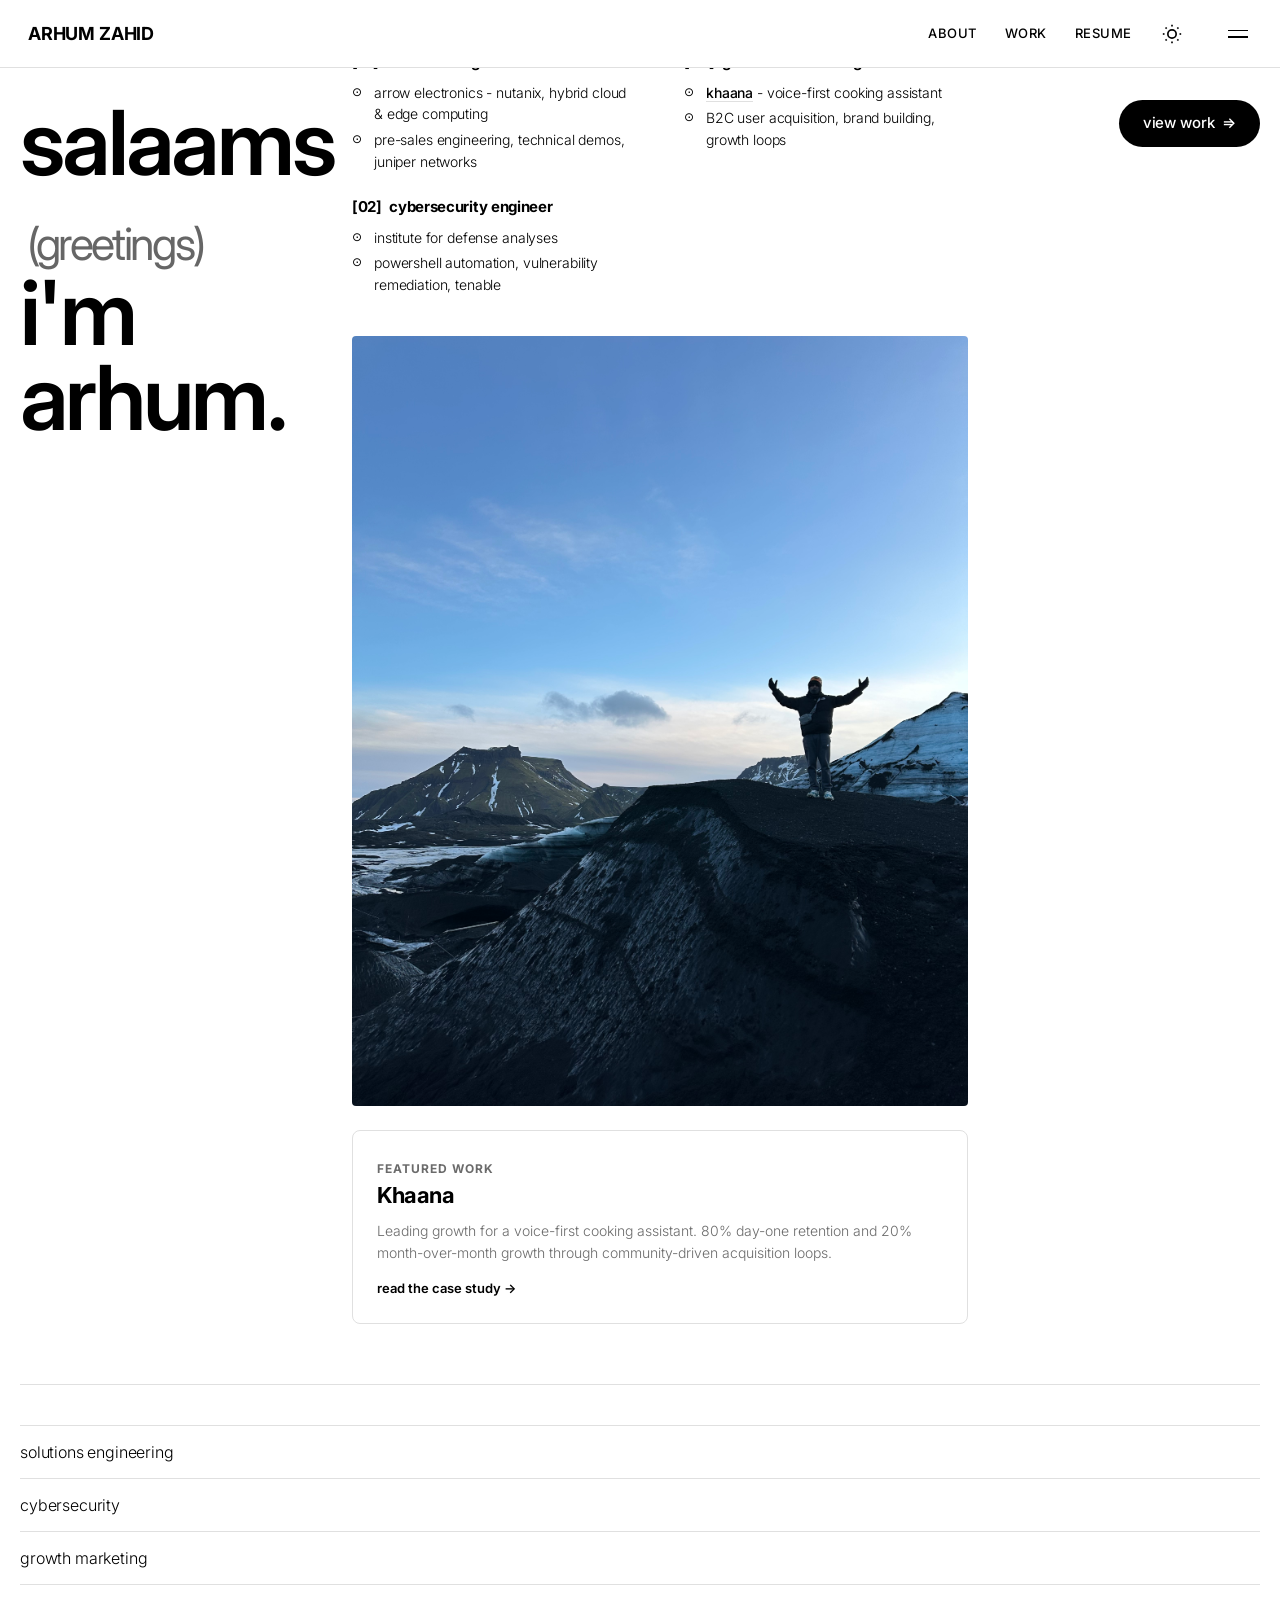
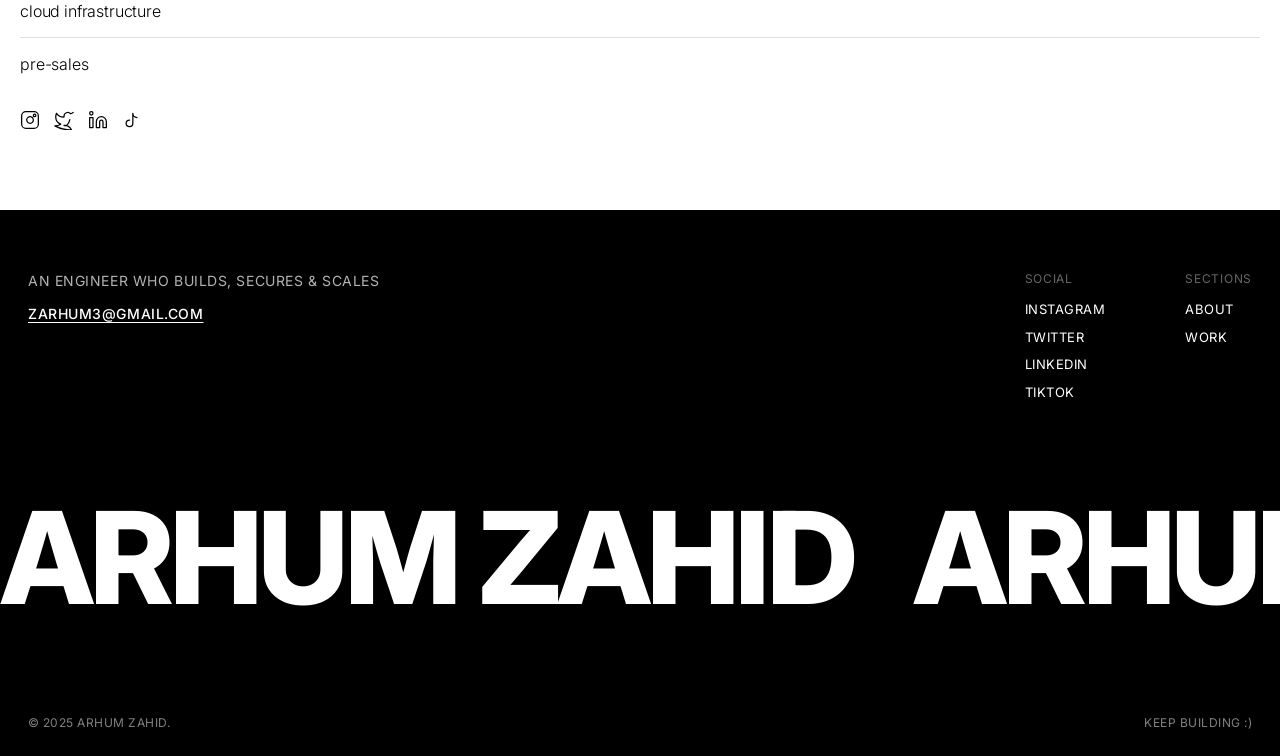
==== commit 7b135547: "fix: critical responsive bug - roles/content hidden on wide desktop screens Root cause: skills-list-" ====
--- a/index.html
+++ b/index.html
@@ -110,8 +110,10 @@
             <div class="right-bottom">
             </div>
         </div>
+    </main>
 
-        <!-- SKILLS & SOCIALS — bottom of page -->
+    <!-- SKILLS & SOCIALS — full-width, below main -->
+    <div class="page-footer-index">
         <div class="skills-list-bottom">
             <span>solutions engineering</span>
             <span>cybersecurity</span>
@@ -135,7 +137,7 @@
                 <svg width="20" height="20" viewBox="0 0 24 24" fill="none" stroke="currentColor" stroke-width="1.5" stroke-linecap="round" stroke-linejoin="round"><path d="M9 12a4 4 0 1 0 4 4V4a5 5 0 0 0 5 5"/></svg>
             </a>
         </div>
-    </main>
+    </div>
 
     <!-- DARK FOOTER -->
     <footer class="dark-footer">
--- a/styles.css
+++ b/styles.css
@@ -212,7 +212,7 @@
 }
 
 .intro {
-    margin-bottom: 80px;
+    margin-bottom: 40px;
 }
 
 .intro h1 {
@@ -220,14 +220,16 @@
     font-weight: 600;
     line-height: 0.95;
     letter-spacing: -0.03em;
-    word-break: break-word;
+    word-break: normal;
+    overflow-wrap: normal;
 }
 
 .greeting {
+    display: block;
+}
+
+.greeting .meaning {
     display: inline-block;
-}
-
-.greeting .meaning {
     font-size: 0.5em;
     font-weight: 400;
     opacity: 0.6;
@@ -315,14 +317,18 @@
     letter-spacing: -0.01em;
 }
 
+.page-footer-index {
+    max-width: 1600px;
+    margin: 0 auto;
+    padding: 60px var(--page-pad) 80px;
+}
+
 .skills-list-bottom {
     display: flex;
     flex-direction: column;
     gap: 0;
     border-top: 1px solid var(--light-gray);
     padding-top: 40px;
-    margin-top: 80px;
-    grid-column: 1 / -1;
 }
 
 .skills-list-bottom span {
@@ -338,7 +344,6 @@
     display: flex;
     gap: 14px;
     margin-top: 20px;
-    grid-column: 1 / -1;
 }
 
 .socials-bottom a {
@@ -360,7 +365,7 @@
     flex: 1;
     display: flex;
     flex-direction: column;
-    padding-top: 80px;
+    padding-top: 0;
 }
 
 .section-title {
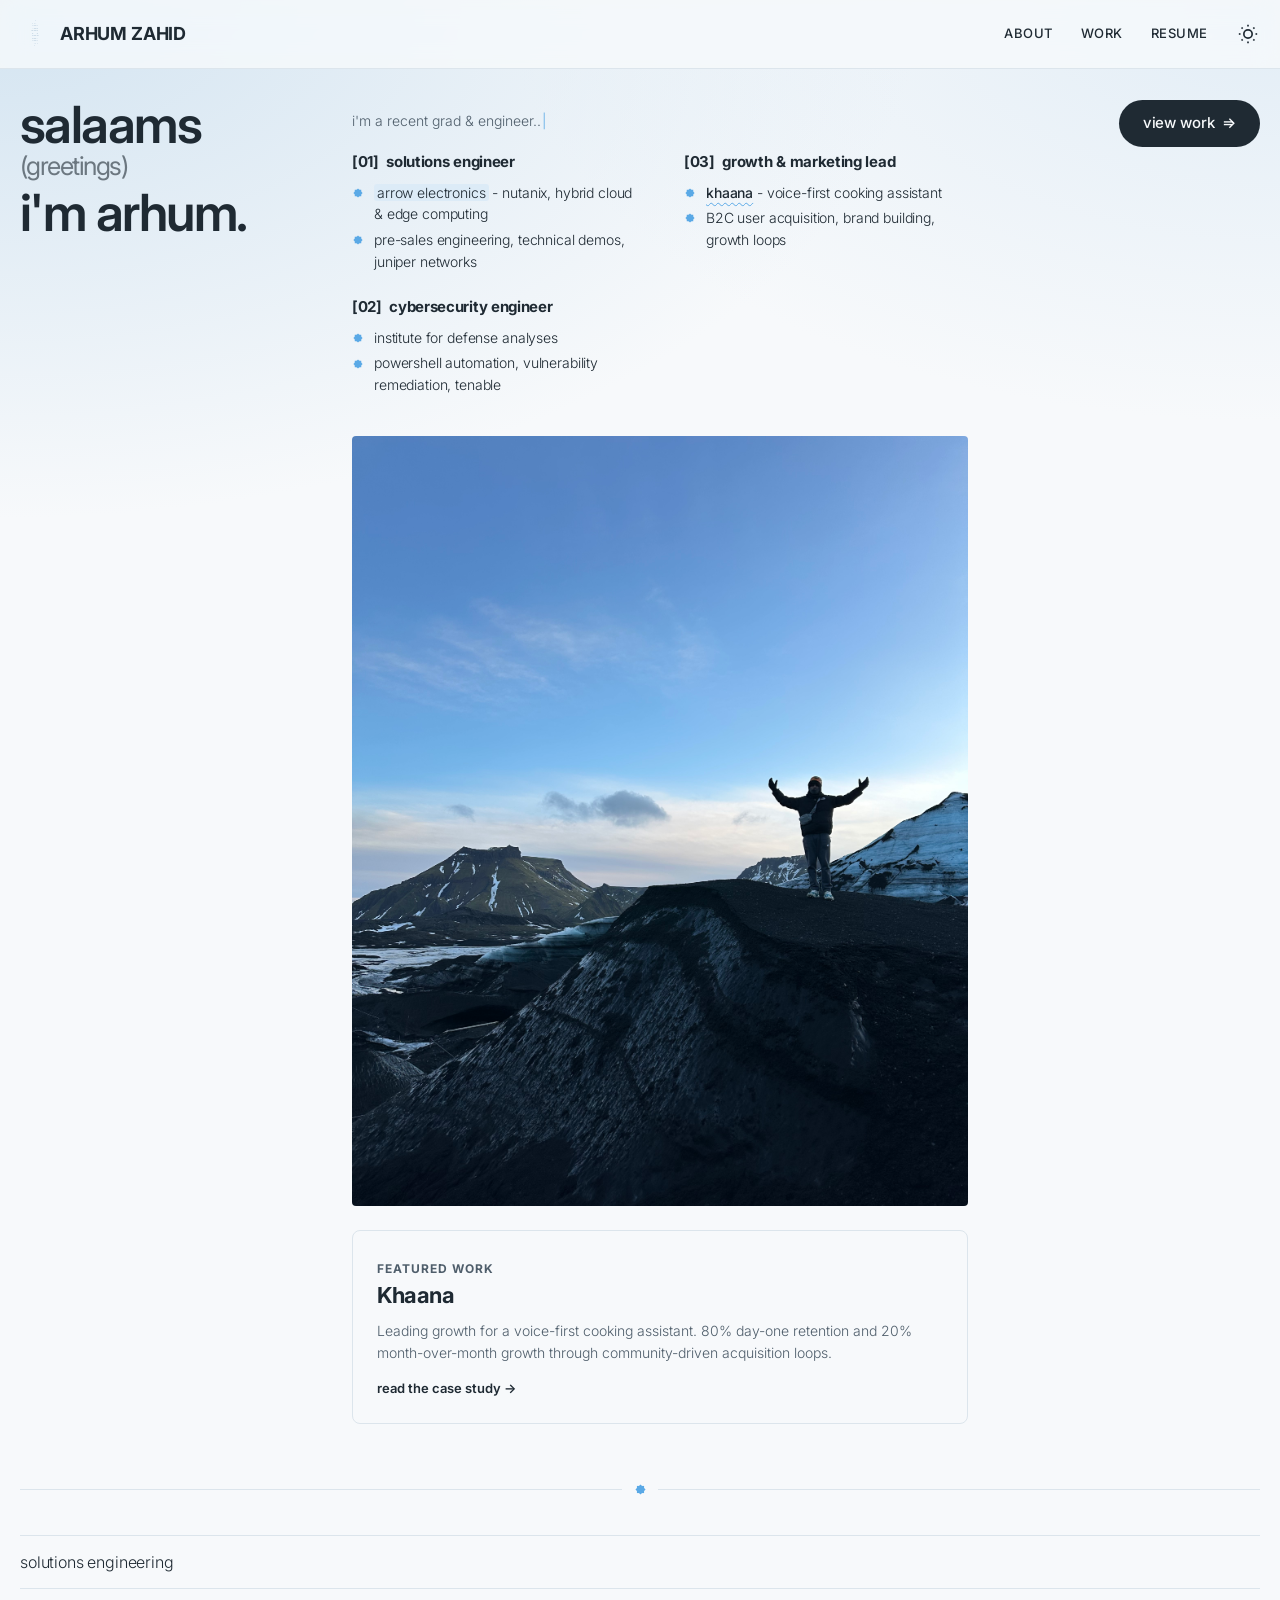
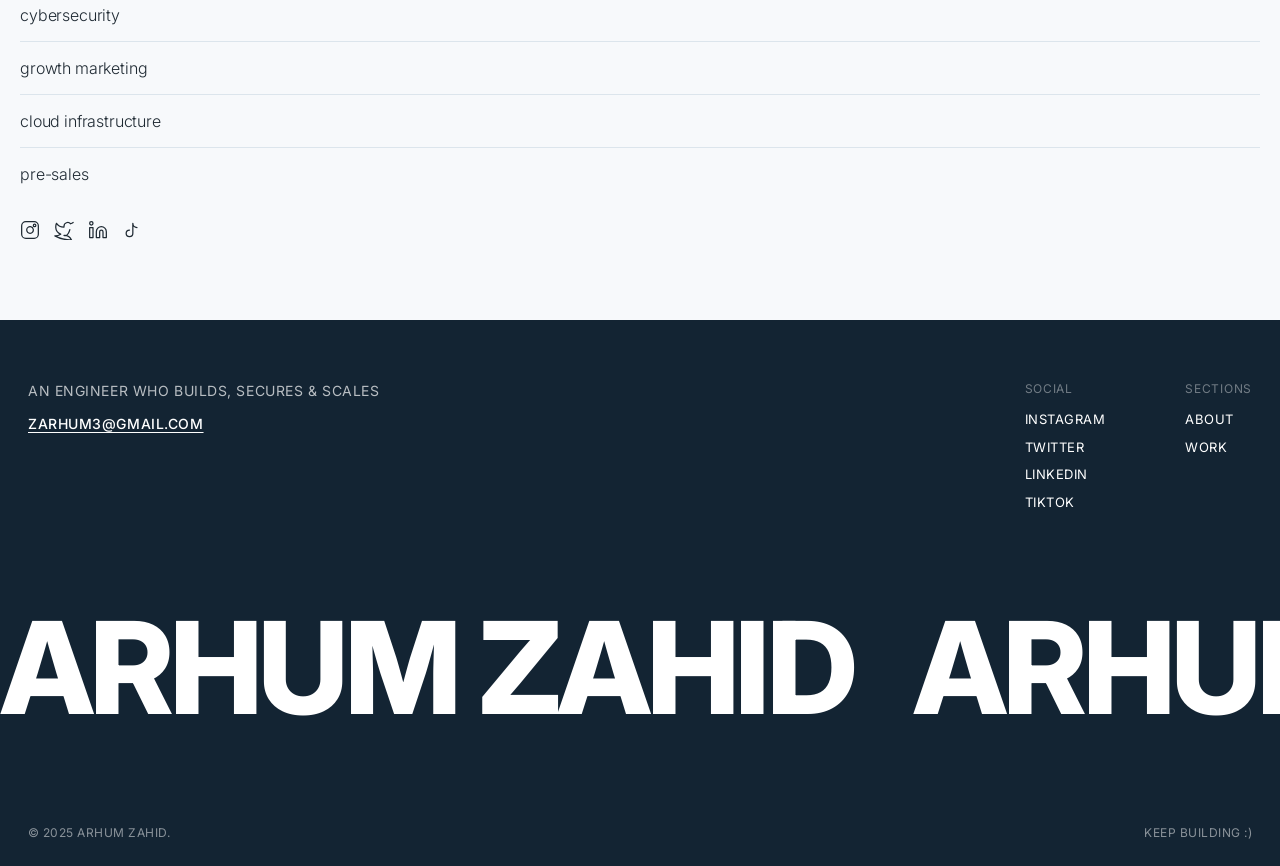
==== commit f396655b: "feat: light-blue palette, spinning khatam, and 8-point star accents Palette (light): off-white #f7f9" ====
--- a/index.html
+++ b/index.html
@@ -65,7 +65,7 @@
                 <div class="section-block">
                     <h3>[01] &nbsp;solutions engineer</h3>
                     <ul>
-                        <li>arrow electronics - nutanix, hybrid cloud & edge computing</li>
+                        <li><mark class="hl">arrow electronics</mark> - nutanix, hybrid cloud & edge computing</li>
                         <li>pre-sales engineering, technical demos, juniper networks</li>
                     </ul>
                 </div>
--- a/styles.css
+++ b/styles.css
@@ -8,33 +8,57 @@
     --black: #000;
     --white: #fff;
     --gray: #888;
-    --light-gray: #e0e0e0;
+    --light-gray: #dce5ec;
     --page-pad: 20px;
 
-    /* Light mode colors */
-    --bg-primary: #ffffff;
-    --bg-secondary: #f9f9f9;
-    --text-primary: #000000;
-    --text-secondary: #6b6b6b;
-    --border-color: #e0e0e0;
-    --nav-bg: #ffffff;
-}
-
-/* Dark mode */
+    /* Light mode colors: off-white with a sky-blue wash, charcoal-blue text */
+    --bg-primary: #f7f9fb;
+    --bg-secondary: #eef3f7;
+    --text-primary: #1f2a33;
+    --text-secondary: #4f5e6b;
+    --border-color: #dce5ec;
+    --nav-bg: rgba(247, 249, 251, 0.82);
+    --wash-1: #d3e4f1;
+    --wash-2: #e2edf6;
+    --accent: #5aa9e6;       /* decorative: stars, wavy underlines, cursor, progress bar */
+    --accent-ink: #2f7fb8;   /* accent where it has to read as text or an indicator */
+    --highlight: #dcebf7;
+    --khatam: #6f95b5;
+    --footer-bg: #132433;
+
+    /* 8-point star (two overlapping squares), used as a mask so it takes any color */
+    --star-mask: url("data:image/svg+xml,%3Csvg xmlns='http://www.w3.org/2000/svg' viewBox='-10 -10 20 20'%3E%3Crect x='-6.5' y='-6.5' width='13' height='13'/%3E%3Crect x='-6.5' y='-6.5' width='13' height='13' transform='rotate(45)'/%3E%3C/svg%3E");
+}
+
+/* Dark mode: deep navy instead of flat grey */
 html.dark-mode {
-    --bg-primary: #1a1a1a;
-    --bg-secondary: #2a2a2a;
-    --text-primary: #ffffff;
-    --text-secondary: #b0b0b0;
-    --border-color: #3a3a3a;
-    --nav-bg: #1a1a1a;
+    --bg-primary: #10161d;
+    --bg-secondary: #17202a;
+    --text-primary: #e8eef3;
+    --text-secondary: #9aabb9;
+    --border-color: #253341;
+    --nav-bg: rgba(16, 22, 29, 0.82);
+    --light-gray: #253341;
+    --wash-1: #1b2c3b;
+    --wash-2: #141f29;
+    --accent: #7fc0f0;
+    --accent-ink: #8cc8f2;
+    --highlight: #1e3547;
+    --khatam: #8fb3d1;
+    --footer-bg: #0a0f14;
 }
 
 html { scroll-behavior: smooth; }
 
 body {
     font-family: var(--font);
-    background: var(--bg-primary);
+    background-color: var(--bg-primary);
+    /* Soft sky-blue wash across the top of every page, fading out by ~900px */
+    background-image:
+        radial-gradient(120% 90% at 0% 0%, var(--wash-1) 0%, transparent 60%),
+        radial-gradient(110% 80% at 100% 0%, var(--wash-2) 0%, transparent 55%);
+    background-size: 100% 960px;
+    background-repeat: no-repeat;
     color: var(--text-primary);
     line-height: 1.5;
     overflow-x: hidden;
@@ -45,8 +69,16 @@
 a { color: inherit; text-decoration: none; }
 
 ::selection {
-    background: var(--black);
-    color: var(--white);
+    background: var(--highlight);
+    color: var(--text-primary);
+}
+
+/* Light-blue highlighter behind key names */
+mark.hl {
+    background: var(--highlight);
+    color: inherit;
+    border-radius: 3px;
+    padding: 0 3px;
 }
 
 /* ===========================
@@ -58,17 +90,34 @@
     display: flex;
     justify-content: space-between;
     align-items: center;
-    padding: 20px 28px;
+    /* Horizontal padding tracks main's 1440px container so the nav lines up with the content */
+    padding: 20px max(var(--page-pad), calc((100% - 1440px) / 2 + var(--page-pad)));
     z-index: 100;
+    /* Frosted, so the blue wash shows through instead of a hard white bar */
     background: var(--nav-bg);
+    -webkit-backdrop-filter: saturate(160%) blur(12px);
+    backdrop-filter: saturate(160%) blur(12px);
     border-bottom: 1px solid var(--border-color);
     transition: background-color 0.3s ease, border-color 0.3s ease;
 }
 
 .nav-name {
+    display: inline-flex;
+    align-items: center;
+    gap: 10px;
     font-size: 18px;
     font-weight: 700;
     letter-spacing: -0.01em;
+}
+
+/* Spinning 8-point star (khatam) drawn in text characters; filled in by enhancements.js */
+.khatam {
+    margin: 0;
+    font: 2.5px/2.5px ui-monospace, Menlo, Monaco, "Courier New", monospace;
+    letter-spacing: 0;
+    color: var(--khatam);
+    user-select: none;
+    pointer-events: none;
 }
 
 .nav-links {
@@ -86,14 +135,21 @@
 
 .nav-links a:hover { opacity: 0.5; }
 
+/* Only shown at ≤640px, where ABOUT/WORK collapse into the dropdown */
 .hamburger {
     background: none;
     border: none;
     cursor: pointer;
-    display: flex;
-    flex-direction: column;
+    display: none;
+    flex-direction: column;
+    align-items: center;
+    justify-content: center;
     gap: 5px;
-    padding: 4px;
+    /* 44x44 tap target around the 20px icon; negative margins keep the nav height unchanged */
+    width: 44px;
+    height: 44px;
+    margin: -10px -12px -10px 0;
+    padding: 0;
 }
 
 .hamburger span {
@@ -120,8 +176,8 @@
     right: 0;
     display: flex;
     flex-direction: column;
-    padding: 8px 28px 20px;
-    background: var(--nav-bg);
+    padding: 8px var(--page-pad) 20px;
+    background: var(--bg-primary);
     border-bottom: 1px solid var(--border-color);
     opacity: 0;
     visibility: hidden;
@@ -145,6 +201,10 @@
 
 .mobile-menu a:last-child { border-bottom: none; }
 
+@media (min-width: 641px) {
+    .mobile-menu { display: none; }
+}
+
 .theme-toggle {
     background: none;
     border: none;
@@ -155,7 +215,6 @@
     width: 24px;
     height: 24px;
     padding: 4px;
-    margin-right: 12px;
 }
 
 .theme-toggle svg {
@@ -193,6 +252,8 @@
    =========================== */
 main {
     min-height: 100vh;
+    max-width: 1440px;
+    margin: 0 auto;
     padding: 0 var(--page-pad);
     display: flex;
     gap: 32px;
@@ -216,12 +277,13 @@
 }
 
 .intro h1 {
-    font-size: clamp(60px, 7vw, 90px);
+    font-size: clamp(44px, 4vw, 58px);
     font-weight: 600;
     line-height: 0.95;
     letter-spacing: -0.03em;
     word-break: normal;
     overflow-wrap: normal;
+    max-width: 100%;
 }
 
 .greeting {
@@ -234,6 +296,16 @@
     font-weight: 400;
     opacity: 0.6;
     margin-left: 0.15em;
+}
+
+/* "(greetings)" never fits beside "salaams" in the 300px desktop column, so give it
+   its own evenly spaced line instead of an uneven wrap */
+@media (min-width: 1025px) {
+    .greeting .meaning {
+        display: block;
+        line-height: 1.1;
+        margin: 0.15em 0 0.3em;
+    }
 }
 
 /* Socials — vertical icons below intro */
@@ -318,17 +390,44 @@
 }
 
 .page-footer-index {
-    max-width: 1600px;
+    max-width: 1440px;
     margin: 0 auto;
     padding: 60px var(--page-pad) 80px;
 }
 
 .skills-list-bottom {
+    position: relative;
     display: flex;
     flex-direction: column;
     gap: 0;
-    border-top: 1px solid var(--light-gray);
-    padding-top: 40px;
+}
+
+/* Star dividers: line, 8-point star, line (skills index, certifications, project CTAs) */
+.skills-list-bottom::before,
+.certifications-section::before,
+.project-cta::before {
+    content: '';
+    display: block;
+    flex: none;
+    height: 11px;
+    margin-bottom: 40px;
+    background:
+        linear-gradient(var(--border-color), var(--border-color)) left center / calc(50% - 18px) 1px no-repeat,
+        linear-gradient(var(--border-color), var(--border-color)) right center / calc(50% - 18px) 1px no-repeat;
+}
+
+.skills-list-bottom::after,
+.certifications-section::after,
+.project-cta::after {
+    content: '';
+    position: absolute;
+    top: 0;
+    left: calc(50% - 5.5px);
+    width: 11px;
+    height: 11px;
+    background: var(--accent);
+    -webkit-mask: var(--star-mask) center / contain no-repeat;
+    mask: var(--star-mask) center / contain no-repeat;
 }
 
 .skills-list-bottom span {
@@ -365,7 +464,12 @@
     flex: 1;
     display: flex;
     flex-direction: column;
-    padding-top: 0;
+    /* Clears the fixed nav and lines up with the left-column title */
+    padding-top: 100px;
+}
+
+.center-col > :first-child {
+    margin-top: 0;
 }
 
 .section-title {
@@ -485,7 +589,8 @@
 
 .sections-grid {
     display: grid;
-    grid-template-columns: 1fr 1fr;
+    /* Two columns when there's room, one when the center column is narrow */
+    grid-template-columns: repeat(auto-fit, minmax(260px, 1fr));
     gap: 24px 48px;
 }
 
@@ -513,23 +618,30 @@
     letter-spacing: -0.01em;
 }
 
+/* 8-point star bullet */
 .section-block li::before {
-    content: '\2299';
+    content: '';
     position: absolute;
-    left: 0;
-    font-size: 12px;
-    top: 1px;
+    left: 1px;
+    top: 0.45em;
+    width: 10px;
+    height: 10px;
+    background: var(--accent);
+    -webkit-mask: var(--star-mask) center / contain no-repeat;
+    mask: var(--star-mask) center / contain no-repeat;
 }
 
 .section-block li a {
     font-weight: 500;
     color: var(--text-primary);
-    border-bottom: 1px solid var(--light-gray);
-    transition: border-color 0.2s;
+    text-decoration: underline wavy var(--accent);
+    text-decoration-thickness: 1px;
+    text-underline-offset: 4px;
+    transition: text-decoration-color 0.2s;
 }
 
 .section-block li a:hover {
-    border-color: var(--text-primary);
+    text-decoration-color: var(--text-primary);
 }
 
 /* Photo — in center column */
@@ -588,8 +700,8 @@
 .view-work {
     display: inline-block;
     padding: 12px 24px;
-    background: var(--black);
-    color: var(--white);
+    background: var(--text-primary);
+    color: var(--bg-primary);
     font-size: 15px;
     font-weight: 500;
     border-radius: 999px;
@@ -722,10 +834,11 @@
    CERTIFICATIONS
    =========================== */
 .certifications-section {
+    position: relative;
     margin-top: 80px;
-    padding-top: 60px;
-    border-top: 1px solid var(--light-gray);
-}
+}
+
+.certifications-section::before { margin-bottom: 60px; }
 
 .certifications-grid {
     display: grid;
@@ -820,10 +933,6 @@
 /* ===========================
    PROJECT CONTENT
    =========================== */
-.project-content {
-    padding-top: 60px;
-}
-
 .project-section {
     margin-bottom: 60px;
 }
@@ -843,13 +952,14 @@
 
 /* Project CTAs */
 .project-cta {
+    position: relative;
     display: flex;
     flex-direction: column;
     gap: 16px;
     margin-top: 60px;
-    padding-top: 40px;
-    border-top: 1px solid var(--light-gray);
-}
+}
+
+.project-cta::before { margin-bottom: 24px; }
 
 .cta-primary,
 .cta-secondary {
@@ -863,8 +973,8 @@
 }
 
 .cta-primary {
-    background: var(--black);
-    color: var(--white);
+    background: var(--text-primary);
+    color: var(--bg-primary);
     border-radius: 999px;
 }
 
@@ -889,7 +999,7 @@
     display: inline-block;
     animation: blink 0.8s step-end infinite;
     font-weight: 300;
-    color: var(--text-secondary);
+    color: var(--accent);
     margin-left: 1px;
 }
 
@@ -901,7 +1011,7 @@
    DARK FOOTER
    =========================== */
 .dark-footer {
-    background: var(--black);
+    background: var(--footer-bg);
     color: var(--white);
     padding: 60px 28px 24px;
 }
@@ -1082,7 +1192,7 @@
     top: 0;
     left: 0;
     height: 2px;
-    background: var(--black);
+    background: var(--accent);
     transition: width 0.1s ease;
     z-index: 101;
 }
@@ -1103,6 +1213,12 @@
         position: static;
         padding: 100px 0 0;
     }
+
+    /* Full-width column here, so the title can be larger than the 300px desktop cap */
+    .intro h1 { font-size: clamp(52px, 7vw, 72px); }
+
+    /* main's 40px gap already separates a lone title from the content below */
+    .left-col .intro:last-child { margin-bottom: 0; }
 
     .center-col {
         padding-top: 0;
@@ -1143,7 +1259,9 @@
 @media (max-width: 640px) {
     :root { --page-pad: 16px; }
     nav { padding: 16px var(--page-pad); }
-    .nav-links a:not(:last-of-type) { display: none; }
+    /* All three links live in the dropdown here, leaving room for the name and khatam */
+    .nav-links a { display: none; }
+    .hamburger { display: flex; }
     .intro h1 { font-size: 52px; }
     .work-grid { grid-template-columns: 1fr; }
     .work-card { padding: 24px; }
@@ -1205,7 +1323,7 @@
     left: 0;
     height: 3px;
     width: 0%;
-    background: var(--text-primary);
+    background: var(--accent);
     z-index: 150;
     transition: width 0.1s linear;
 }
@@ -1512,3 +1630,111 @@
     border-bottom: 2px solid var(--text-primary);
     padding-bottom: 2px;
 }
+
+/* ===========================
+   VENDOR SWITCH (arrow electronics)
+   =========================== */
+.vendor-switch {
+    display: flex;
+    flex-wrap: wrap;
+    gap: 12px 32px;
+    border-bottom: 1px solid var(--border-color);
+    margin: 8px 0 32px;
+}
+
+.vendor-tab {
+    background: none;
+    border: none;
+    border-bottom: 2px solid transparent;
+    margin-bottom: -1px;
+    padding: 0 0 14px;
+    font-family: inherit;
+    font-size: clamp(20px, 2.2vw, 26px);
+    font-weight: 700;
+    letter-spacing: -0.03em;
+    color: var(--text-secondary);
+    cursor: pointer;
+    transition: color 0.2s ease, border-color 0.2s ease;
+}
+
+.vendor-tab:hover { color: var(--text-primary); }
+
+.vendor-tab[aria-selected="true"] {
+    color: var(--text-primary);
+    border-bottom-color: var(--accent-ink);
+}
+
+.vendor-num {
+    font-size: 0.6em;
+    font-weight: 500;
+    letter-spacing: 0;
+    margin-right: 4px;
+}
+
+.vendor-panel {
+    /* lets the stats row react to the panel's width, not the window's */
+    container-type: inline-size;
+}
+
+.vendor-panel[hidden] { display: none; }
+
+.vendor-panel:not([hidden]) {
+    animation: vendorFadeIn 0.3s ease both;
+}
+
+@keyframes vendorFadeIn {
+    from { opacity: 0; transform: translateY(6px); }
+    to { opacity: 1; transform: none; }
+}
+
+.vendor-summary {
+    font-size: 17px;
+    font-weight: 400;
+    line-height: 1.6;
+    letter-spacing: -0.01em;
+    color: var(--text-primary);
+    max-width: 62ch;
+    margin-bottom: 28px;
+}
+
+.vendor-stats {
+    display: grid;
+    grid-template-columns: repeat(3, 1fr);
+    border-top: 1px solid var(--border-color);
+    border-bottom: 1px solid var(--border-color);
+}
+
+.vendor-stat {
+    padding: 20px 20px 20px 0;
+}
+
+.vendor-stat + .vendor-stat {
+    padding-left: 20px;
+    border-left: 1px solid var(--border-color);
+}
+
+.vendor-stat-num {
+    display: block;
+    font-size: clamp(30px, 3vw, 42px);
+    font-weight: 800;
+    letter-spacing: -0.04em;
+    line-height: 1;
+    color: var(--accent-ink);
+}
+
+.vendor-stat-label {
+    display: block;
+    margin-top: 8px;
+    font-size: 13px;
+    line-height: 1.45;
+    color: var(--text-secondary);
+}
+
+/* Narrow panels: stack the stats as rows (number, then label) */
+@container (max-width: 480px) {
+    .vendor-stats { grid-template-columns: 1fr; }
+    .vendor-stat { display: flex; align-items: baseline; gap: 16px; padding: 14px 0; }
+    .vendor-stat + .vendor-stat { padding-left: 0; border-left: none; border-top: 1px solid var(--border-color); }
+    .vendor-stat-num { min-width: 76px; }
+    .vendor-stat-label { margin-top: 0; }
+}
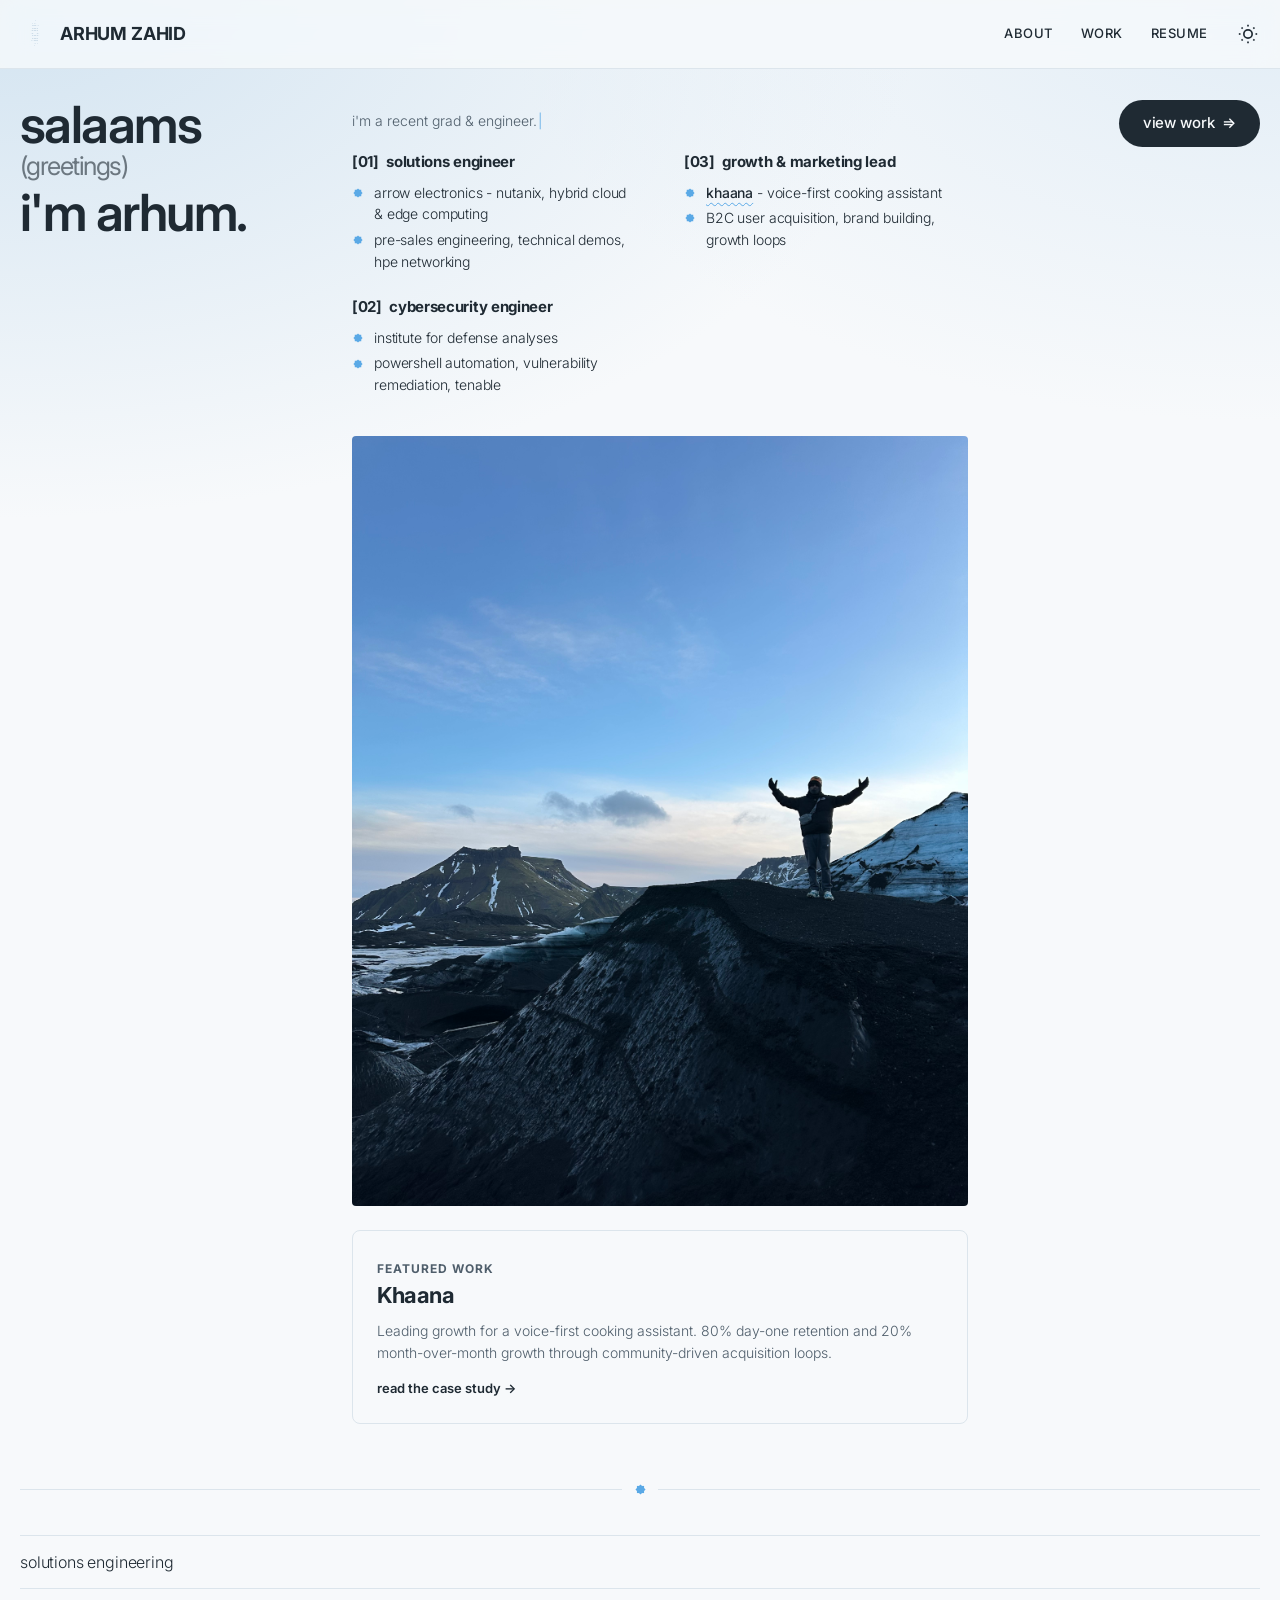
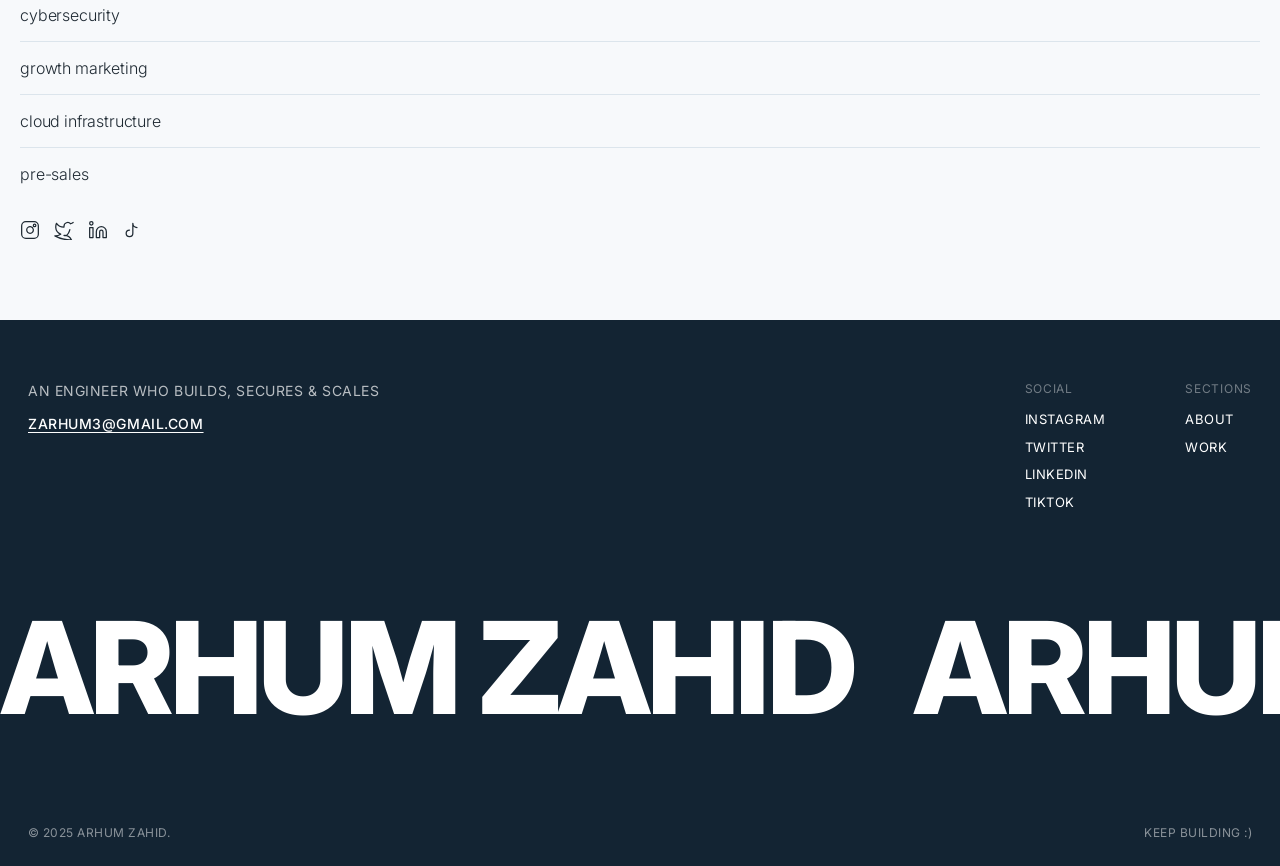
==== commit e1b2bb53: "copy: home page role line says hpe networking instead of juniper networks Matches the Arrow page, wh" ====
--- a/index.html
+++ b/index.html
@@ -65,8 +65,8 @@
                 <div class="section-block">
                     <h3>[01] &nbsp;solutions engineer</h3>
                     <ul>
-                        <li><mark class="hl">arrow electronics</mark> - nutanix, hybrid cloud & edge computing</li>
-                        <li>pre-sales engineering, technical demos, juniper networks</li>
+                        <li>arrow electronics - nutanix, hybrid cloud & edge computing</li>
+                        <li>pre-sales engineering, technical demos, hpe networking</li>
                     </ul>
                 </div>
 
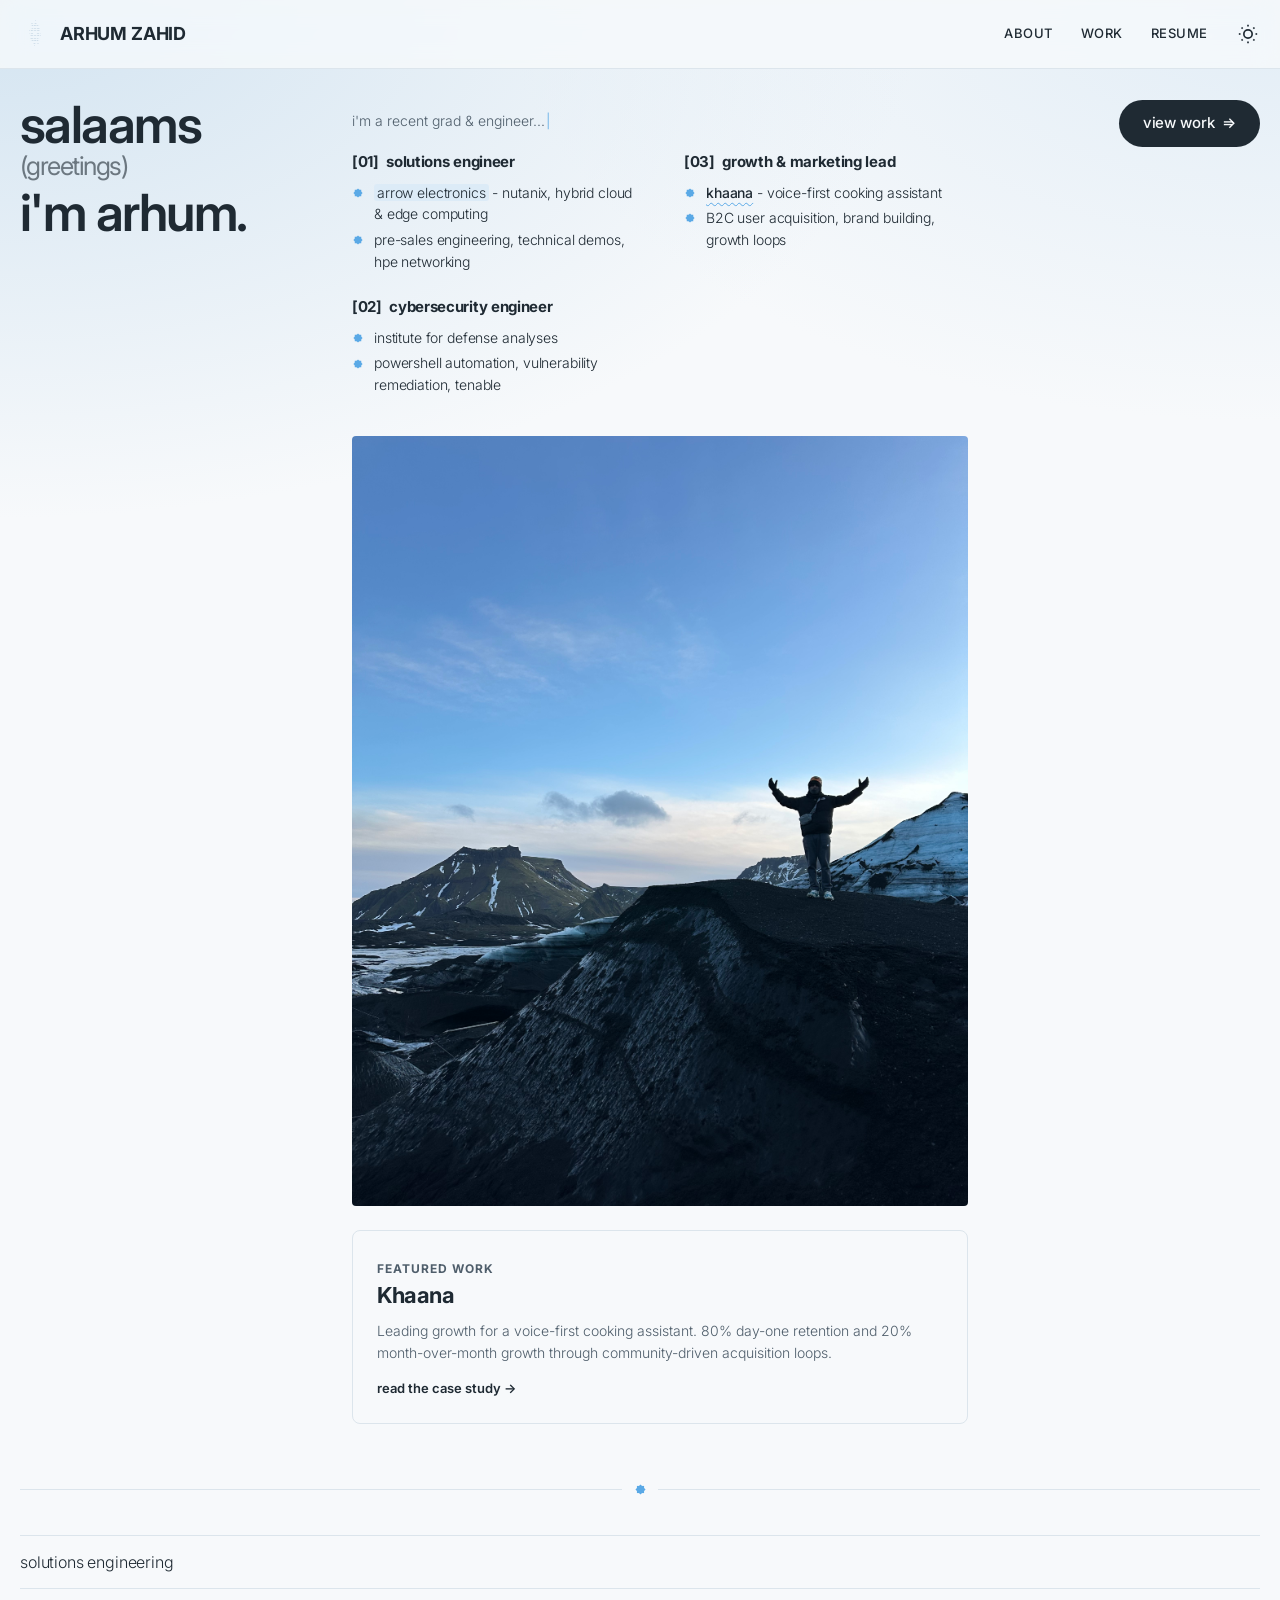
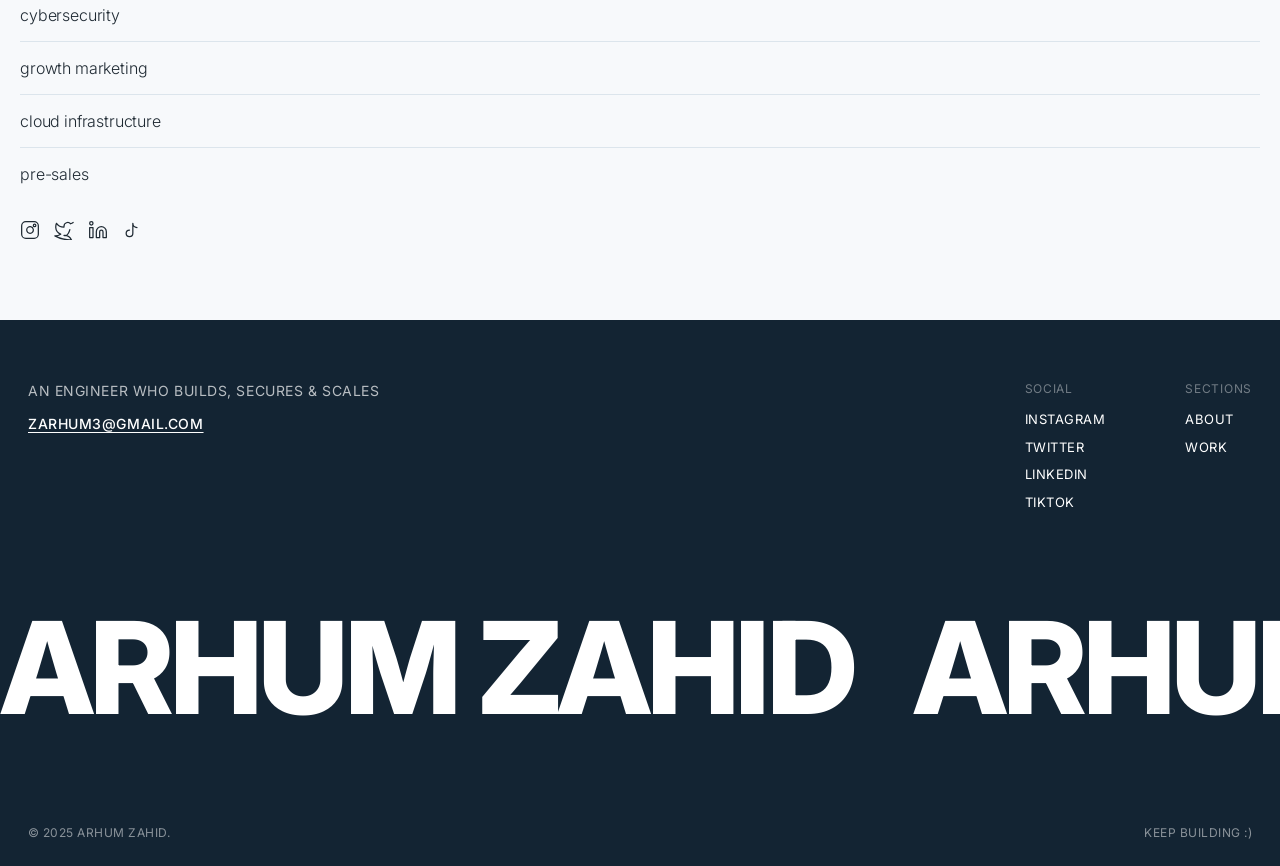
==== commit 207f0664: "Merge branch 'feat/arrow-hpe-nutanix' into feat/blue-palette-khatam # Conflicts: #	index.html" ====
--- a/index.html
+++ b/index.html
@@ -65,7 +65,7 @@
                 <div class="section-block">
                     <h3>[01] &nbsp;solutions engineer</h3>
                     <ul>
-                        <li>arrow electronics - nutanix, hybrid cloud & edge computing</li>
+                        <li><mark class="hl">arrow electronics</mark> - nutanix, hybrid cloud & edge computing</li>
                         <li>pre-sales engineering, technical demos, hpe networking</li>
                     </ul>
                 </div>
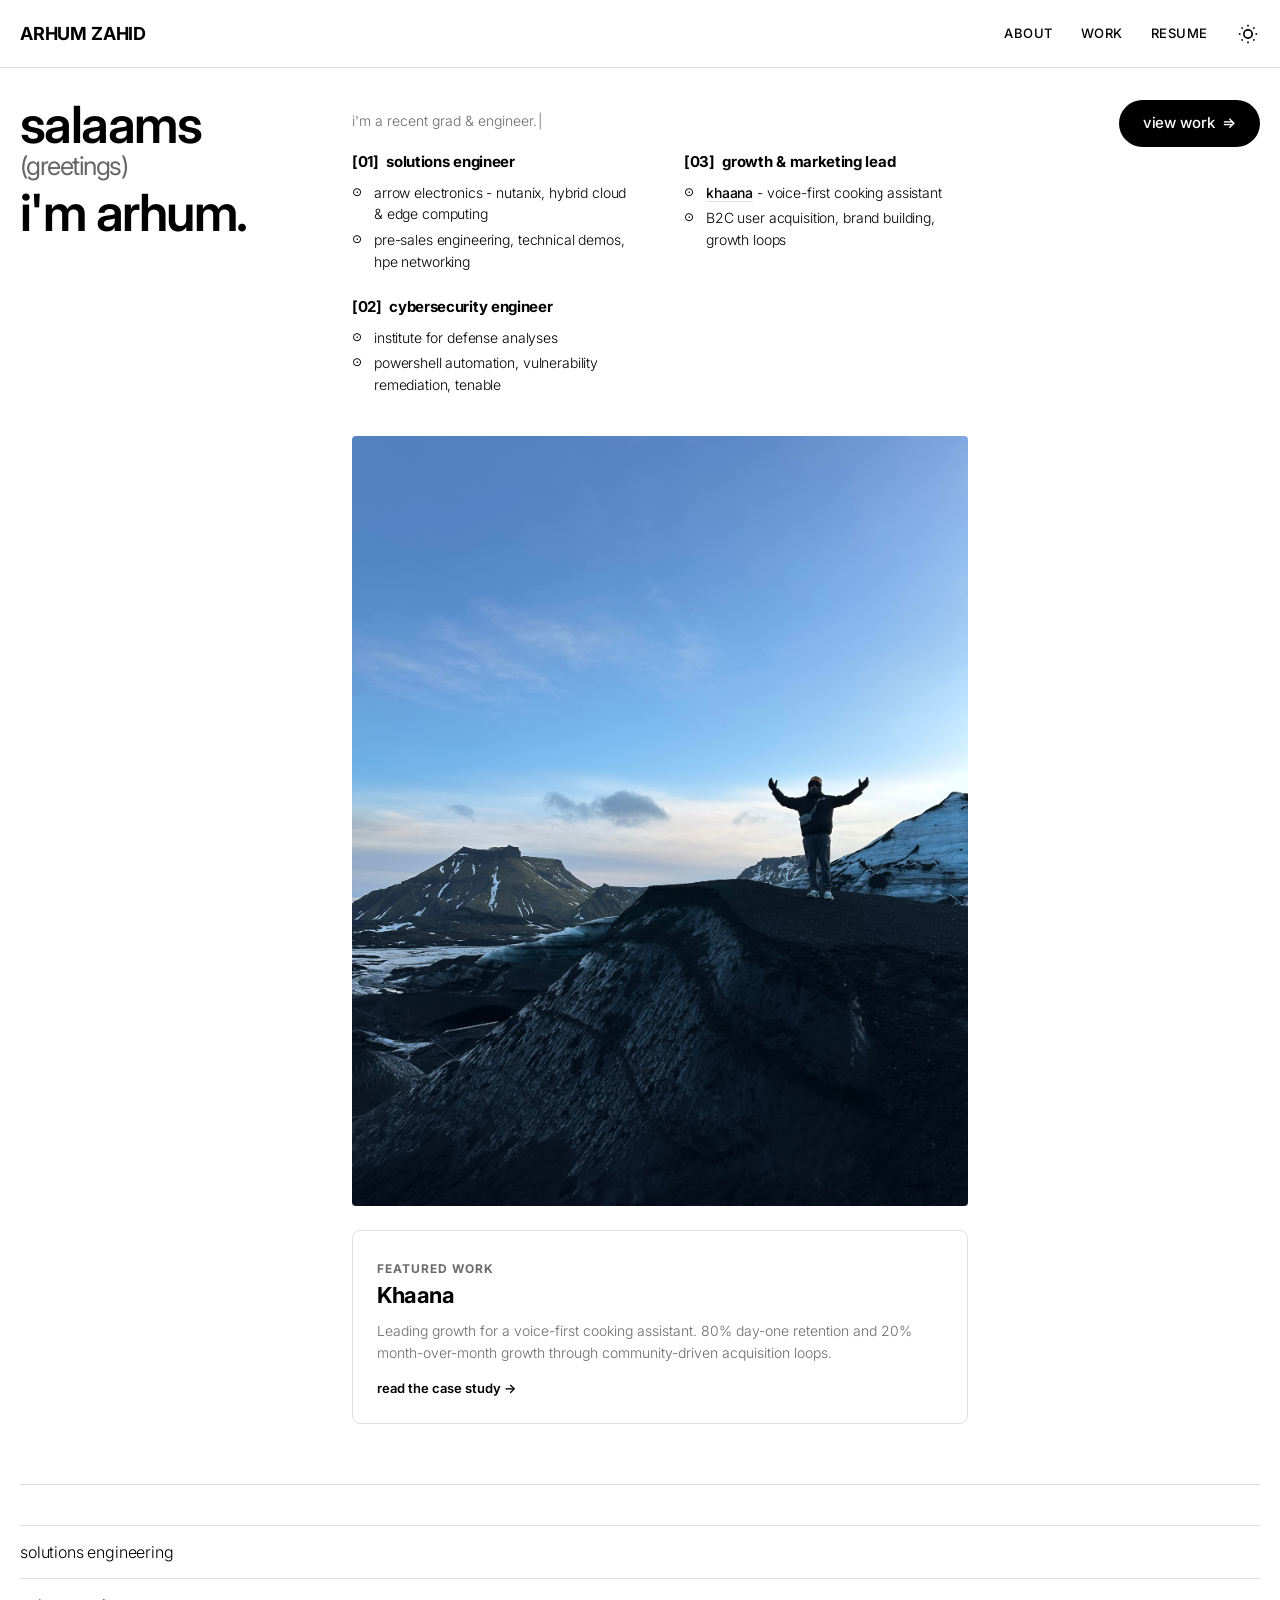
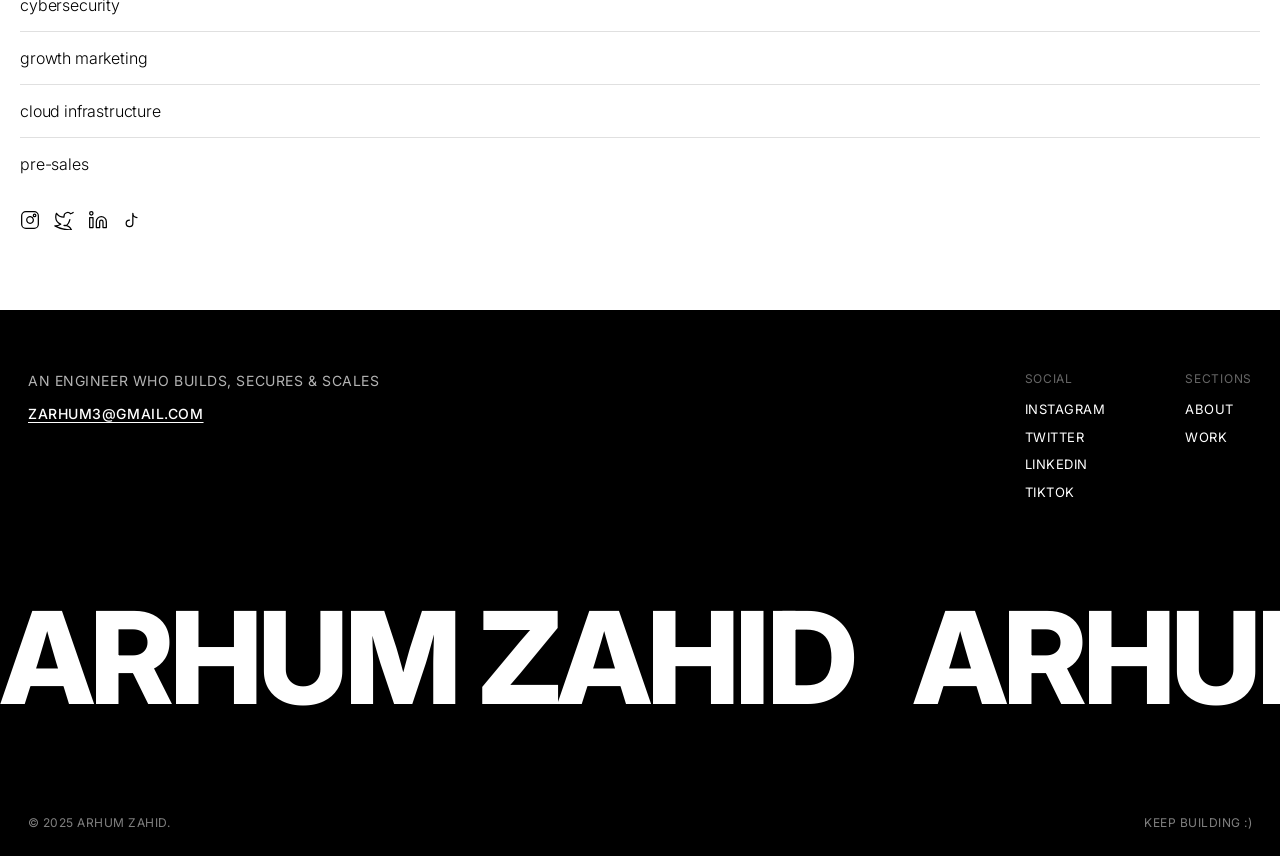
==== commit 98062952: "Merge pull request #11 from azahid3/feat/arrow-hpe-nutanix feat: split Arrow Electronics page into H" ====
--- a/index.html
+++ b/index.html
@@ -65,7 +65,7 @@
                 <div class="section-block">
                     <h3>[01] &nbsp;solutions engineer</h3>
                     <ul>
-                        <li><mark class="hl">arrow electronics</mark> - nutanix, hybrid cloud & edge computing</li>
+                        <li>arrow electronics - nutanix, hybrid cloud & edge computing</li>
                         <li>pre-sales engineering, technical demos, hpe networking</li>
                     </ul>
                 </div>
--- a/styles.css
+++ b/styles.css
@@ -8,57 +8,34 @@
     --black: #000;
     --white: #fff;
     --gray: #888;
-    --light-gray: #dce5ec;
+    --light-gray: #e0e0e0;
     --page-pad: 20px;
 
-    /* Light mode colors: off-white with a sky-blue wash, charcoal-blue text */
-    --bg-primary: #f7f9fb;
-    --bg-secondary: #eef3f7;
-    --text-primary: #1f2a33;
-    --text-secondary: #4f5e6b;
-    --border-color: #dce5ec;
-    --nav-bg: rgba(247, 249, 251, 0.82);
-    --wash-1: #d3e4f1;
-    --wash-2: #e2edf6;
-    --accent: #5aa9e6;       /* decorative: stars, wavy underlines, cursor, progress bar */
-    --accent-ink: #2f7fb8;   /* accent where it has to read as text or an indicator */
-    --highlight: #dcebf7;
-    --khatam: #6f95b5;
-    --footer-bg: #132433;
-
-    /* 8-point star (two overlapping squares), used as a mask so it takes any color */
-    --star-mask: url("data:image/svg+xml,%3Csvg xmlns='http://www.w3.org/2000/svg' viewBox='-10 -10 20 20'%3E%3Crect x='-6.5' y='-6.5' width='13' height='13'/%3E%3Crect x='-6.5' y='-6.5' width='13' height='13' transform='rotate(45)'/%3E%3C/svg%3E");
-}
-
-/* Dark mode: deep navy instead of flat grey */
+    /* Light mode colors */
+    --bg-primary: #ffffff;
+    --bg-secondary: #f9f9f9;
+    --text-primary: #000000;
+    --text-secondary: #6b6b6b;
+    --border-color: #e0e0e0;
+    --nav-bg: #ffffff;
+}
+
+/* Dark mode */
 html.dark-mode {
-    --bg-primary: #10161d;
-    --bg-secondary: #17202a;
-    --text-primary: #e8eef3;
-    --text-secondary: #9aabb9;
-    --border-color: #253341;
-    --nav-bg: rgba(16, 22, 29, 0.82);
-    --light-gray: #253341;
-    --wash-1: #1b2c3b;
-    --wash-2: #141f29;
-    --accent: #7fc0f0;
-    --accent-ink: #8cc8f2;
-    --highlight: #1e3547;
-    --khatam: #8fb3d1;
-    --footer-bg: #0a0f14;
+    --bg-primary: #1a1a1a;
+    --bg-secondary: #2a2a2a;
+    --text-primary: #ffffff;
+    --text-secondary: #b0b0b0;
+    --border-color: #3a3a3a;
+    --nav-bg: #1a1a1a;
+    --light-gray: #3a3a3a;
 }
 
 html { scroll-behavior: smooth; }
 
 body {
     font-family: var(--font);
-    background-color: var(--bg-primary);
-    /* Soft sky-blue wash across the top of every page, fading out by ~900px */
-    background-image:
-        radial-gradient(120% 90% at 0% 0%, var(--wash-1) 0%, transparent 60%),
-        radial-gradient(110% 80% at 100% 0%, var(--wash-2) 0%, transparent 55%);
-    background-size: 100% 960px;
-    background-repeat: no-repeat;
+    background: var(--bg-primary);
     color: var(--text-primary);
     line-height: 1.5;
     overflow-x: hidden;
@@ -69,16 +46,8 @@
 a { color: inherit; text-decoration: none; }
 
 ::selection {
-    background: var(--highlight);
-    color: var(--text-primary);
-}
-
-/* Light-blue highlighter behind key names */
-mark.hl {
-    background: var(--highlight);
-    color: inherit;
-    border-radius: 3px;
-    padding: 0 3px;
+    background: var(--text-primary);
+    color: var(--bg-primary);
 }
 
 /* ===========================
@@ -93,31 +62,15 @@
     /* Horizontal padding tracks main's 1440px container so the nav lines up with the content */
     padding: 20px max(var(--page-pad), calc((100% - 1440px) / 2 + var(--page-pad)));
     z-index: 100;
-    /* Frosted, so the blue wash shows through instead of a hard white bar */
     background: var(--nav-bg);
-    -webkit-backdrop-filter: saturate(160%) blur(12px);
-    backdrop-filter: saturate(160%) blur(12px);
     border-bottom: 1px solid var(--border-color);
     transition: background-color 0.3s ease, border-color 0.3s ease;
 }
 
 .nav-name {
-    display: inline-flex;
-    align-items: center;
-    gap: 10px;
     font-size: 18px;
     font-weight: 700;
     letter-spacing: -0.01em;
-}
-
-/* Spinning 8-point star (khatam) drawn in text characters; filled in by enhancements.js */
-.khatam {
-    margin: 0;
-    font: 2.5px/2.5px ui-monospace, Menlo, Monaco, "Courier New", monospace;
-    letter-spacing: 0;
-    color: var(--khatam);
-    user-select: none;
-    pointer-events: none;
 }
 
 .nav-links {
@@ -177,7 +130,7 @@
     display: flex;
     flex-direction: column;
     padding: 8px var(--page-pad) 20px;
-    background: var(--bg-primary);
+    background: var(--nav-bg);
     border-bottom: 1px solid var(--border-color);
     opacity: 0;
     visibility: hidden;
@@ -396,38 +349,11 @@
 }
 
 .skills-list-bottom {
-    position: relative;
     display: flex;
     flex-direction: column;
     gap: 0;
-}
-
-/* Star dividers: line, 8-point star, line (skills index, certifications, project CTAs) */
-.skills-list-bottom::before,
-.certifications-section::before,
-.project-cta::before {
-    content: '';
-    display: block;
-    flex: none;
-    height: 11px;
-    margin-bottom: 40px;
-    background:
-        linear-gradient(var(--border-color), var(--border-color)) left center / calc(50% - 18px) 1px no-repeat,
-        linear-gradient(var(--border-color), var(--border-color)) right center / calc(50% - 18px) 1px no-repeat;
-}
-
-.skills-list-bottom::after,
-.certifications-section::after,
-.project-cta::after {
-    content: '';
-    position: absolute;
-    top: 0;
-    left: calc(50% - 5.5px);
-    width: 11px;
-    height: 11px;
-    background: var(--accent);
-    -webkit-mask: var(--star-mask) center / contain no-repeat;
-    mask: var(--star-mask) center / contain no-repeat;
+    border-top: 1px solid var(--light-gray);
+    padding-top: 40px;
 }
 
 .skills-list-bottom span {
@@ -618,30 +544,23 @@
     letter-spacing: -0.01em;
 }
 
-/* 8-point star bullet */
 .section-block li::before {
-    content: '';
+    content: '\2299';
     position: absolute;
-    left: 1px;
-    top: 0.45em;
-    width: 10px;
-    height: 10px;
-    background: var(--accent);
-    -webkit-mask: var(--star-mask) center / contain no-repeat;
-    mask: var(--star-mask) center / contain no-repeat;
+    left: 0;
+    font-size: 12px;
+    top: 1px;
 }
 
 .section-block li a {
     font-weight: 500;
     color: var(--text-primary);
-    text-decoration: underline wavy var(--accent);
-    text-decoration-thickness: 1px;
-    text-underline-offset: 4px;
-    transition: text-decoration-color 0.2s;
+    border-bottom: 1px solid var(--light-gray);
+    transition: border-color 0.2s;
 }
 
 .section-block li a:hover {
-    text-decoration-color: var(--text-primary);
+    border-color: var(--text-primary);
 }
 
 /* Photo — in center column */
@@ -834,11 +753,10 @@
    CERTIFICATIONS
    =========================== */
 .certifications-section {
-    position: relative;
     margin-top: 80px;
-}
-
-.certifications-section::before { margin-bottom: 60px; }
+    padding-top: 60px;
+    border-top: 1px solid var(--light-gray);
+}
 
 .certifications-grid {
     display: grid;
@@ -952,14 +870,13 @@
 
 /* Project CTAs */
 .project-cta {
-    position: relative;
     display: flex;
     flex-direction: column;
     gap: 16px;
     margin-top: 60px;
-}
-
-.project-cta::before { margin-bottom: 24px; }
+    padding-top: 40px;
+    border-top: 1px solid var(--light-gray);
+}
 
 .cta-primary,
 .cta-secondary {
@@ -999,7 +916,7 @@
     display: inline-block;
     animation: blink 0.8s step-end infinite;
     font-weight: 300;
-    color: var(--accent);
+    color: var(--text-secondary);
     margin-left: 1px;
 }
 
@@ -1011,7 +928,7 @@
    DARK FOOTER
    =========================== */
 .dark-footer {
-    background: var(--footer-bg);
+    background: var(--black);
     color: var(--white);
     padding: 60px 28px 24px;
 }
@@ -1192,7 +1109,7 @@
     top: 0;
     left: 0;
     height: 2px;
-    background: var(--accent);
+    background: var(--text-primary);
     transition: width 0.1s ease;
     z-index: 101;
 }
@@ -1259,8 +1176,7 @@
 @media (max-width: 640px) {
     :root { --page-pad: 16px; }
     nav { padding: 16px var(--page-pad); }
-    /* All three links live in the dropdown here, leaving room for the name and khatam */
-    .nav-links a { display: none; }
+    .nav-links a:not(:last-of-type) { display: none; }
     .hamburger { display: flex; }
     .intro h1 { font-size: 52px; }
     .work-grid { grid-template-columns: 1fr; }
@@ -1323,7 +1239,7 @@
     left: 0;
     height: 3px;
     width: 0%;
-    background: var(--accent);
+    background: var(--text-primary);
     z-index: 150;
     transition: width 0.1s linear;
 }
@@ -1661,7 +1577,7 @@
 
 .vendor-tab[aria-selected="true"] {
     color: var(--text-primary);
-    border-bottom-color: var(--accent-ink);
+    border-bottom-color: var(--text-primary);
 }
 
 .vendor-num {
@@ -1719,7 +1635,6 @@
     font-weight: 800;
     letter-spacing: -0.04em;
     line-height: 1;
-    color: var(--accent-ink);
 }
 
 .vendor-stat-label {
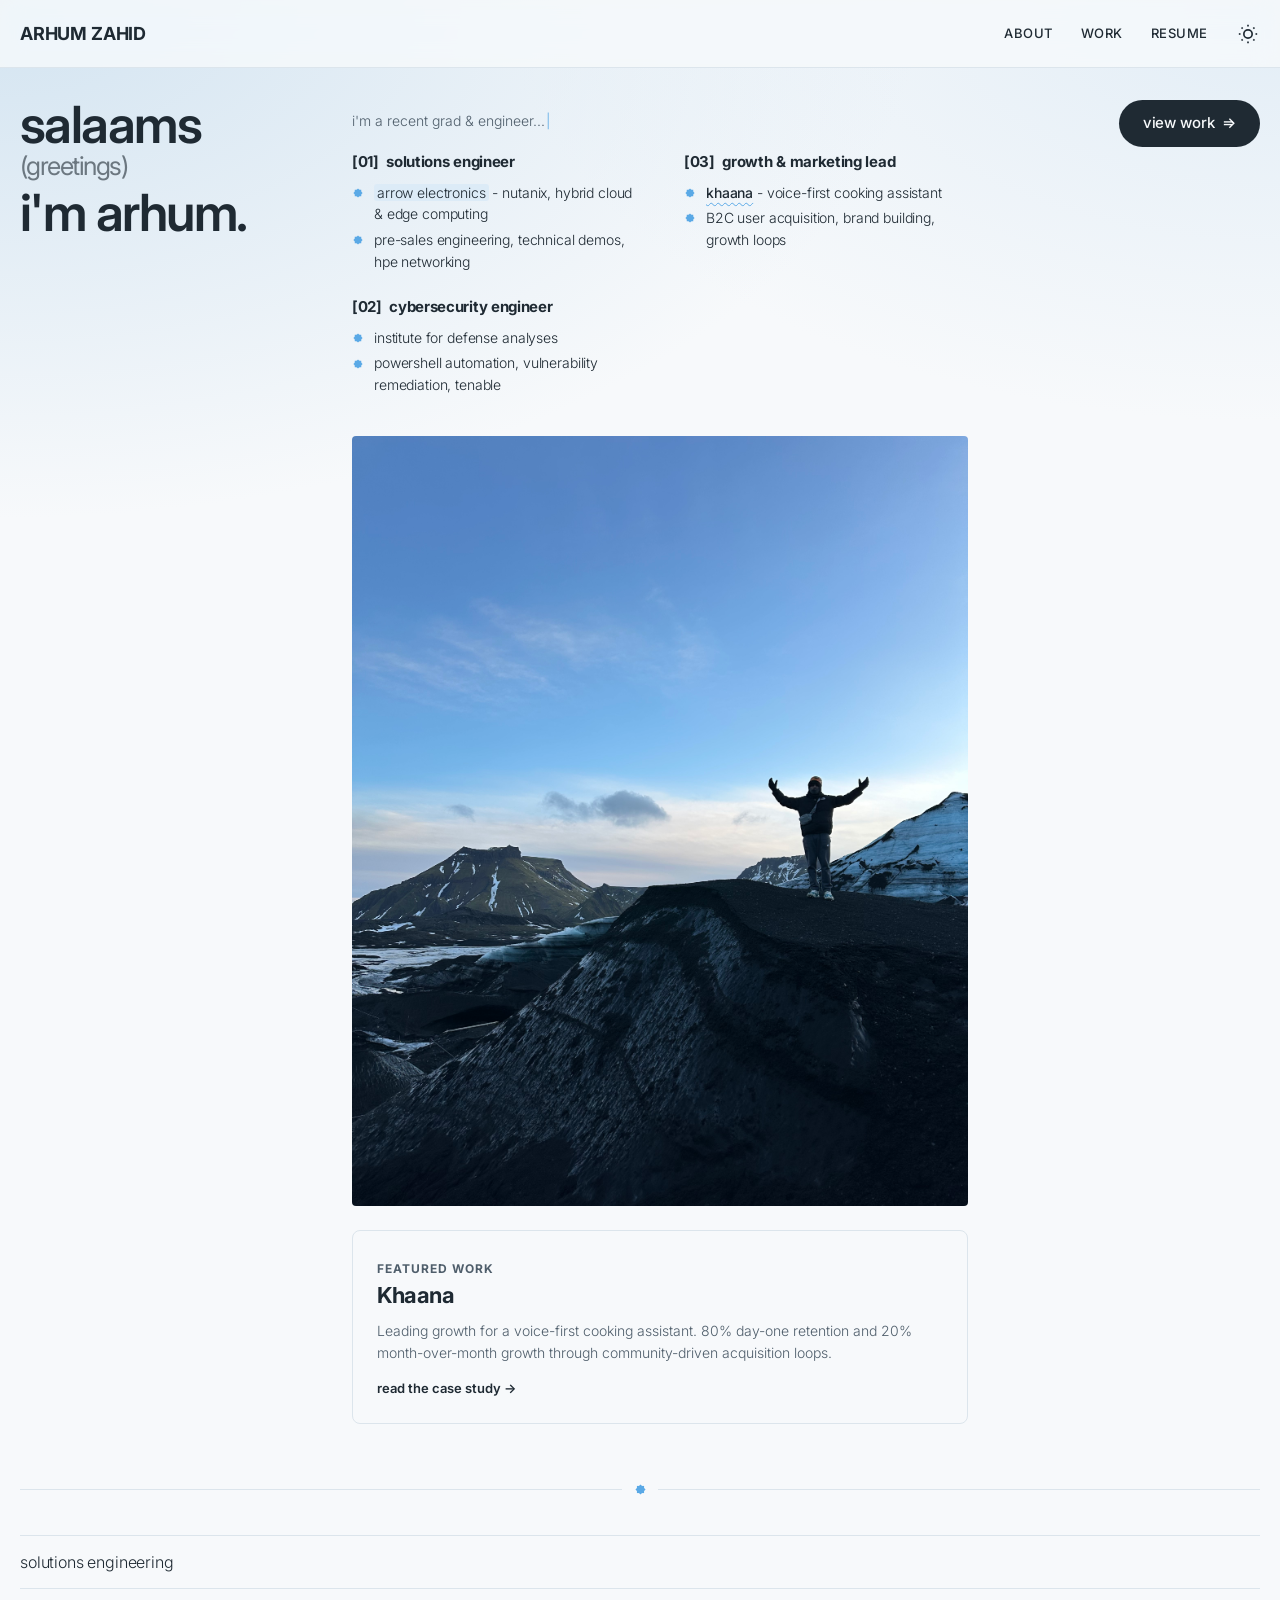
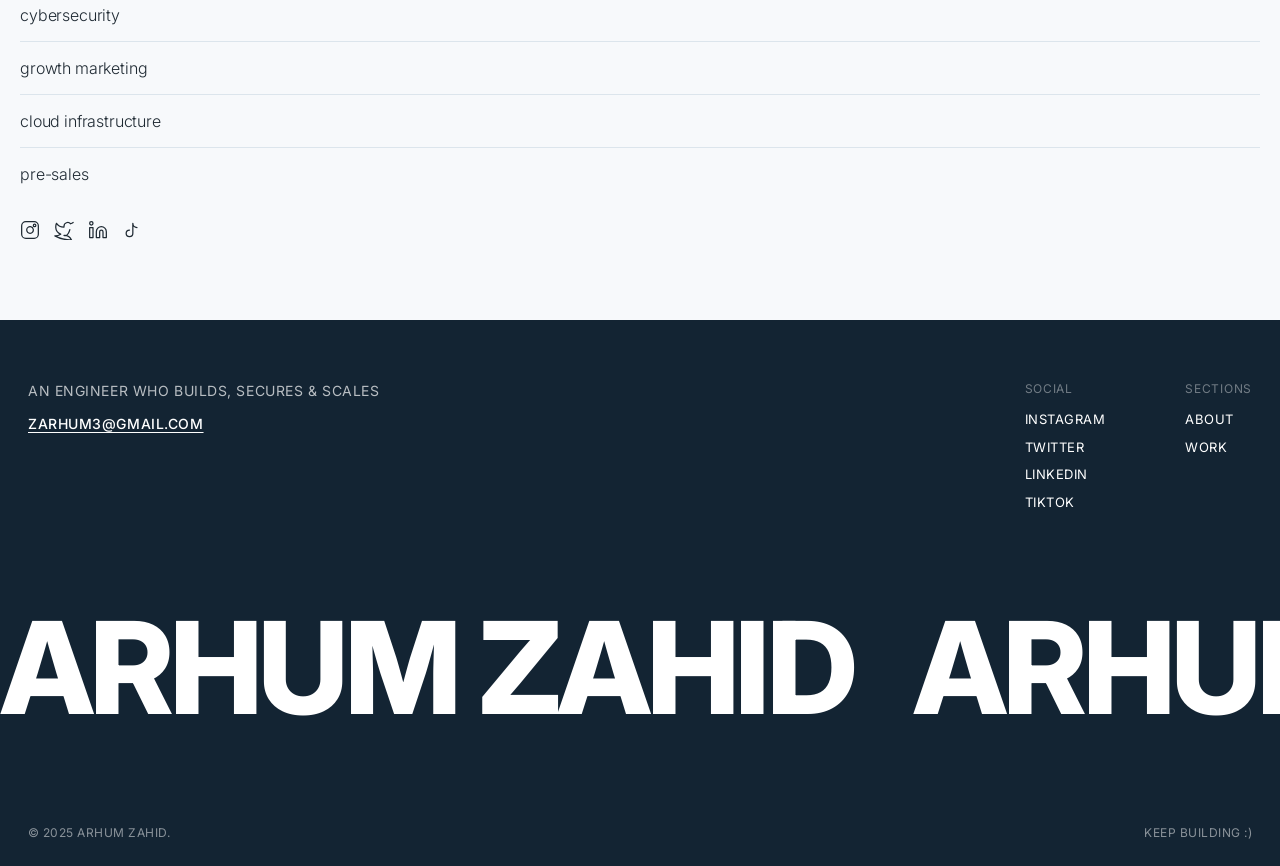
==== commit 78b48390: "Merge pull request #12 from azahid3/feat/blue-palette-khatam feat: light-blue palette and 8-point st" ====
--- a/index.html
+++ b/index.html
@@ -65,7 +65,7 @@
                 <div class="section-block">
                     <h3>[01] &nbsp;solutions engineer</h3>
                     <ul>
-                        <li>arrow electronics - nutanix, hybrid cloud & edge computing</li>
+                        <li><mark class="hl">arrow electronics</mark> - nutanix, hybrid cloud & edge computing</li>
                         <li>pre-sales engineering, technical demos, hpe networking</li>
                     </ul>
                 </div>
--- a/styles.css
+++ b/styles.css
@@ -8,34 +8,55 @@
     --black: #000;
     --white: #fff;
     --gray: #888;
-    --light-gray: #e0e0e0;
+    --light-gray: #dce5ec;
     --page-pad: 20px;
 
-    /* Light mode colors */
-    --bg-primary: #ffffff;
-    --bg-secondary: #f9f9f9;
-    --text-primary: #000000;
-    --text-secondary: #6b6b6b;
-    --border-color: #e0e0e0;
-    --nav-bg: #ffffff;
-}
-
-/* Dark mode */
+    /* Light mode colors: off-white with a sky-blue wash, charcoal-blue text */
+    --bg-primary: #f7f9fb;
+    --bg-secondary: #eef3f7;
+    --text-primary: #1f2a33;
+    --text-secondary: #4f5e6b;
+    --border-color: #dce5ec;
+    --nav-bg: rgba(247, 249, 251, 0.82);
+    --wash-1: #d3e4f1;
+    --wash-2: #e2edf6;
+    --accent: #5aa9e6;       /* decorative: stars, wavy underlines, cursor, progress bar */
+    --accent-ink: #2f7fb8;   /* accent where it has to read as text or an indicator */
+    --highlight: #dcebf7;
+    --footer-bg: #132433;
+
+    /* 8-point star (two overlapping squares), used as a mask so it takes any color */
+    --star-mask: url("data:image/svg+xml,%3Csvg xmlns='http://www.w3.org/2000/svg' viewBox='-10 -10 20 20'%3E%3Crect x='-6.5' y='-6.5' width='13' height='13'/%3E%3Crect x='-6.5' y='-6.5' width='13' height='13' transform='rotate(45)'/%3E%3C/svg%3E");
+}
+
+/* Dark mode: deep navy instead of flat grey */
 html.dark-mode {
-    --bg-primary: #1a1a1a;
-    --bg-secondary: #2a2a2a;
-    --text-primary: #ffffff;
-    --text-secondary: #b0b0b0;
-    --border-color: #3a3a3a;
-    --nav-bg: #1a1a1a;
-    --light-gray: #3a3a3a;
+    --bg-primary: #10161d;
+    --bg-secondary: #17202a;
+    --text-primary: #e8eef3;
+    --text-secondary: #9aabb9;
+    --border-color: #253341;
+    --nav-bg: rgba(16, 22, 29, 0.82);
+    --light-gray: #253341;
+    --wash-1: #1b2c3b;
+    --wash-2: #141f29;
+    --accent: #7fc0f0;
+    --accent-ink: #8cc8f2;
+    --highlight: #1e3547;
+    --footer-bg: #0a0f14;
 }
 
 html { scroll-behavior: smooth; }
 
 body {
     font-family: var(--font);
-    background: var(--bg-primary);
+    background-color: var(--bg-primary);
+    /* Soft sky-blue wash across the top of every page, fading out by ~900px */
+    background-image:
+        radial-gradient(120% 90% at 0% 0%, var(--wash-1) 0%, transparent 60%),
+        radial-gradient(110% 80% at 100% 0%, var(--wash-2) 0%, transparent 55%);
+    background-size: 100% 960px;
+    background-repeat: no-repeat;
     color: var(--text-primary);
     line-height: 1.5;
     overflow-x: hidden;
@@ -46,8 +67,16 @@
 a { color: inherit; text-decoration: none; }
 
 ::selection {
-    background: var(--text-primary);
-    color: var(--bg-primary);
+    background: var(--highlight);
+    color: var(--text-primary);
+}
+
+/* Light-blue highlighter behind key names */
+mark.hl {
+    background: var(--highlight);
+    color: inherit;
+    border-radius: 3px;
+    padding: 0 3px;
 }
 
 /* ===========================
@@ -62,7 +91,10 @@
     /* Horizontal padding tracks main's 1440px container so the nav lines up with the content */
     padding: 20px max(var(--page-pad), calc((100% - 1440px) / 2 + var(--page-pad)));
     z-index: 100;
+    /* Frosted, so the blue wash shows through instead of a hard white bar */
     background: var(--nav-bg);
+    -webkit-backdrop-filter: saturate(160%) blur(12px);
+    backdrop-filter: saturate(160%) blur(12px);
     border-bottom: 1px solid var(--border-color);
     transition: background-color 0.3s ease, border-color 0.3s ease;
 }
@@ -130,7 +162,7 @@
     display: flex;
     flex-direction: column;
     padding: 8px var(--page-pad) 20px;
-    background: var(--nav-bg);
+    background: var(--bg-primary);
     border-bottom: 1px solid var(--border-color);
     opacity: 0;
     visibility: hidden;
@@ -349,11 +381,38 @@
 }
 
 .skills-list-bottom {
+    position: relative;
     display: flex;
     flex-direction: column;
     gap: 0;
-    border-top: 1px solid var(--light-gray);
-    padding-top: 40px;
+}
+
+/* Star dividers: line, 8-point star, line (skills index, certifications, project CTAs) */
+.skills-list-bottom::before,
+.certifications-section::before,
+.project-cta::before {
+    content: '';
+    display: block;
+    flex: none;
+    height: 11px;
+    margin-bottom: 40px;
+    background:
+        linear-gradient(var(--border-color), var(--border-color)) left center / calc(50% - 18px) 1px no-repeat,
+        linear-gradient(var(--border-color), var(--border-color)) right center / calc(50% - 18px) 1px no-repeat;
+}
+
+.skills-list-bottom::after,
+.certifications-section::after,
+.project-cta::after {
+    content: '';
+    position: absolute;
+    top: 0;
+    left: calc(50% - 5.5px);
+    width: 11px;
+    height: 11px;
+    background: var(--accent);
+    -webkit-mask: var(--star-mask) center / contain no-repeat;
+    mask: var(--star-mask) center / contain no-repeat;
 }
 
 .skills-list-bottom span {
@@ -544,23 +603,30 @@
     letter-spacing: -0.01em;
 }
 
+/* 8-point star bullet */
 .section-block li::before {
-    content: '\2299';
+    content: '';
     position: absolute;
-    left: 0;
-    font-size: 12px;
-    top: 1px;
+    left: 1px;
+    top: 0.45em;
+    width: 10px;
+    height: 10px;
+    background: var(--accent);
+    -webkit-mask: var(--star-mask) center / contain no-repeat;
+    mask: var(--star-mask) center / contain no-repeat;
 }
 
 .section-block li a {
     font-weight: 500;
     color: var(--text-primary);
-    border-bottom: 1px solid var(--light-gray);
-    transition: border-color 0.2s;
+    text-decoration: underline wavy var(--accent);
+    text-decoration-thickness: 1px;
+    text-underline-offset: 4px;
+    transition: text-decoration-color 0.2s;
 }
 
 .section-block li a:hover {
-    border-color: var(--text-primary);
+    text-decoration-color: var(--text-primary);
 }
 
 /* Photo — in center column */
@@ -753,10 +819,11 @@
    CERTIFICATIONS
    =========================== */
 .certifications-section {
+    position: relative;
     margin-top: 80px;
-    padding-top: 60px;
-    border-top: 1px solid var(--light-gray);
-}
+}
+
+.certifications-section::before { margin-bottom: 60px; }
 
 .certifications-grid {
     display: grid;
@@ -870,13 +937,14 @@
 
 /* Project CTAs */
 .project-cta {
+    position: relative;
     display: flex;
     flex-direction: column;
     gap: 16px;
     margin-top: 60px;
-    padding-top: 40px;
-    border-top: 1px solid var(--light-gray);
-}
+}
+
+.project-cta::before { margin-bottom: 24px; }
 
 .cta-primary,
 .cta-secondary {
@@ -916,7 +984,7 @@
     display: inline-block;
     animation: blink 0.8s step-end infinite;
     font-weight: 300;
-    color: var(--text-secondary);
+    color: var(--accent);
     margin-left: 1px;
 }
 
@@ -928,7 +996,7 @@
    DARK FOOTER
    =========================== */
 .dark-footer {
-    background: var(--black);
+    background: var(--footer-bg);
     color: var(--white);
     padding: 60px 28px 24px;
 }
@@ -1109,7 +1177,7 @@
     top: 0;
     left: 0;
     height: 2px;
-    background: var(--text-primary);
+    background: var(--accent);
     transition: width 0.1s ease;
     z-index: 101;
 }
@@ -1188,6 +1256,11 @@
     .footer-right { gap: 40px; }
 }
 
+/* Very narrow phones: RESUME joins ABOUT and WORK in the dropdown so the name stays on one line */
+@media (max-width: 359px) {
+    .nav-links a { display: none; }
+}
+
 /* ===========================
    ACCESSIBILITY
    =========================== */
@@ -1239,7 +1312,7 @@
     left: 0;
     height: 3px;
     width: 0%;
-    background: var(--text-primary);
+    background: var(--accent);
     z-index: 150;
     transition: width 0.1s linear;
 }
@@ -1577,7 +1650,7 @@
 
 .vendor-tab[aria-selected="true"] {
     color: var(--text-primary);
-    border-bottom-color: var(--text-primary);
+    border-bottom-color: var(--accent-ink);
 }
 
 .vendor-num {
@@ -1635,6 +1708,7 @@
     font-weight: 800;
     letter-spacing: -0.04em;
     line-height: 1;
+    color: var(--accent-ink);
 }
 
 .vendor-stat-label {
